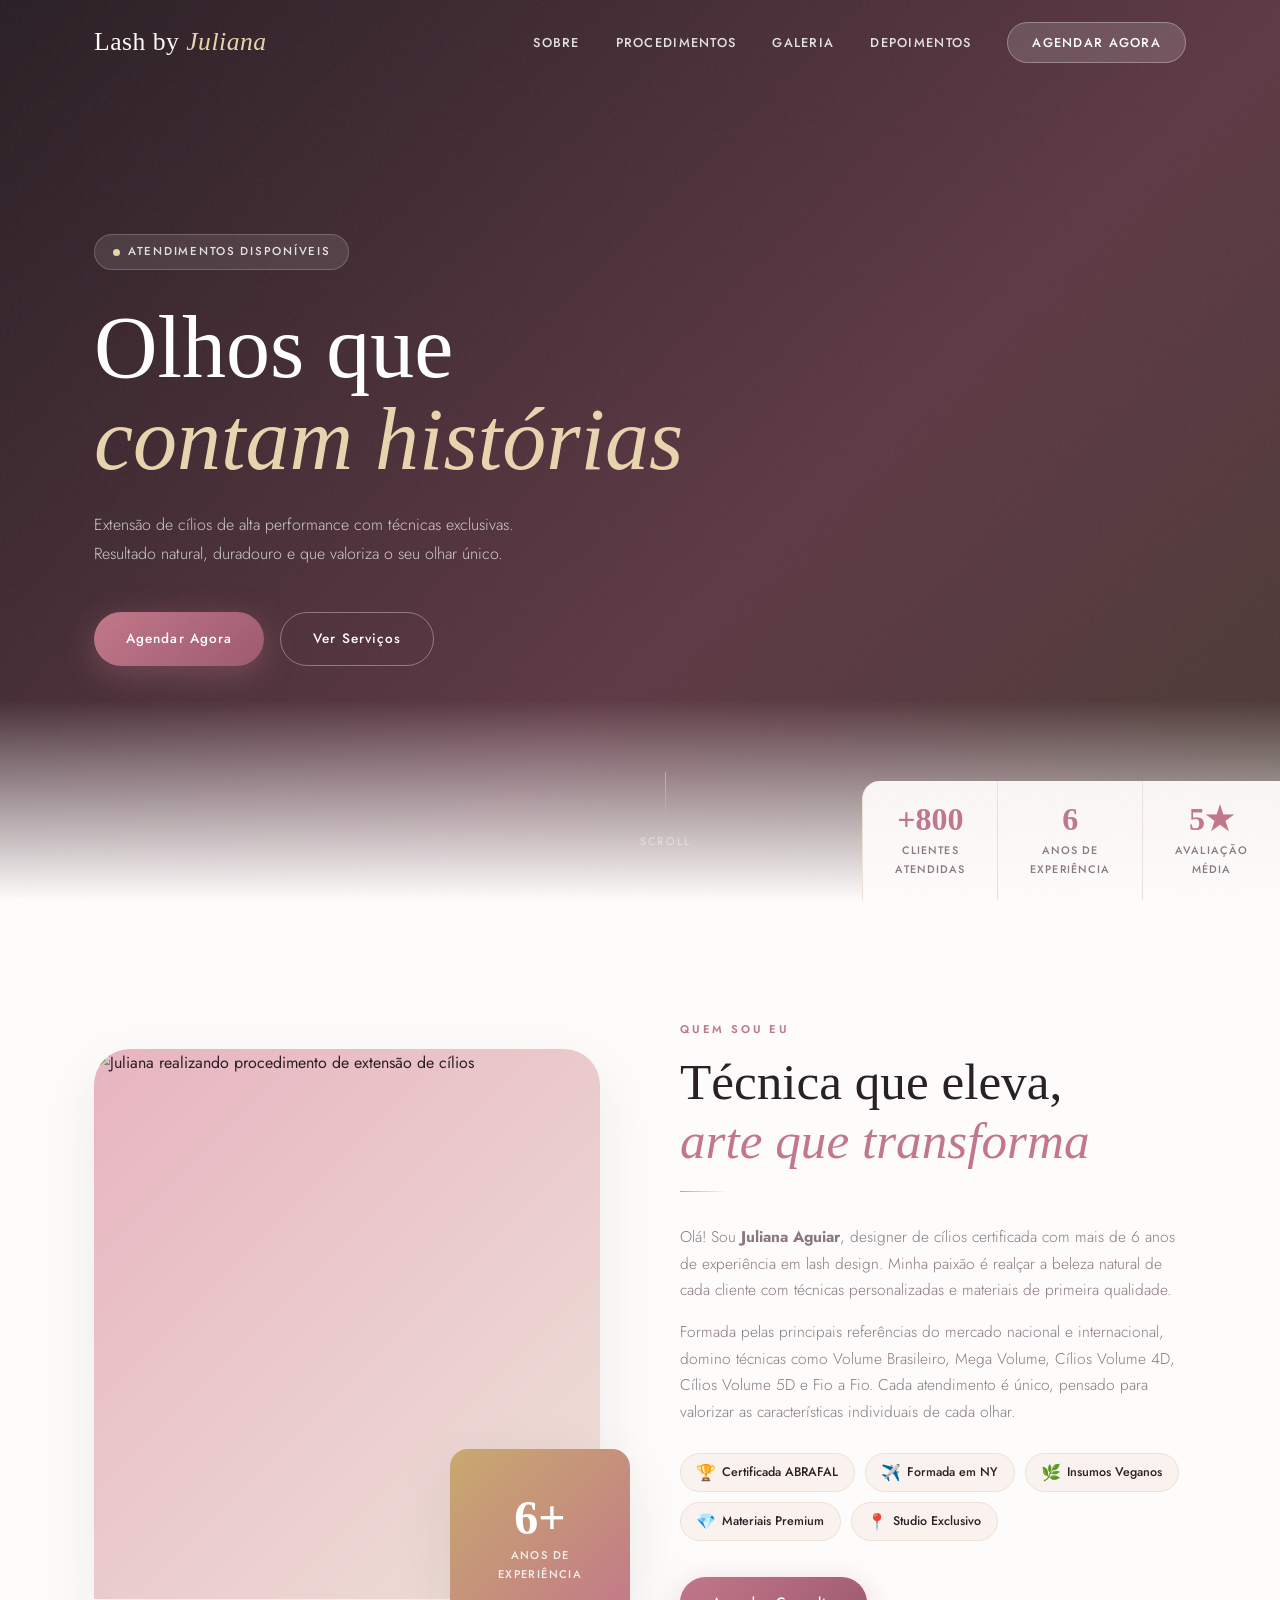
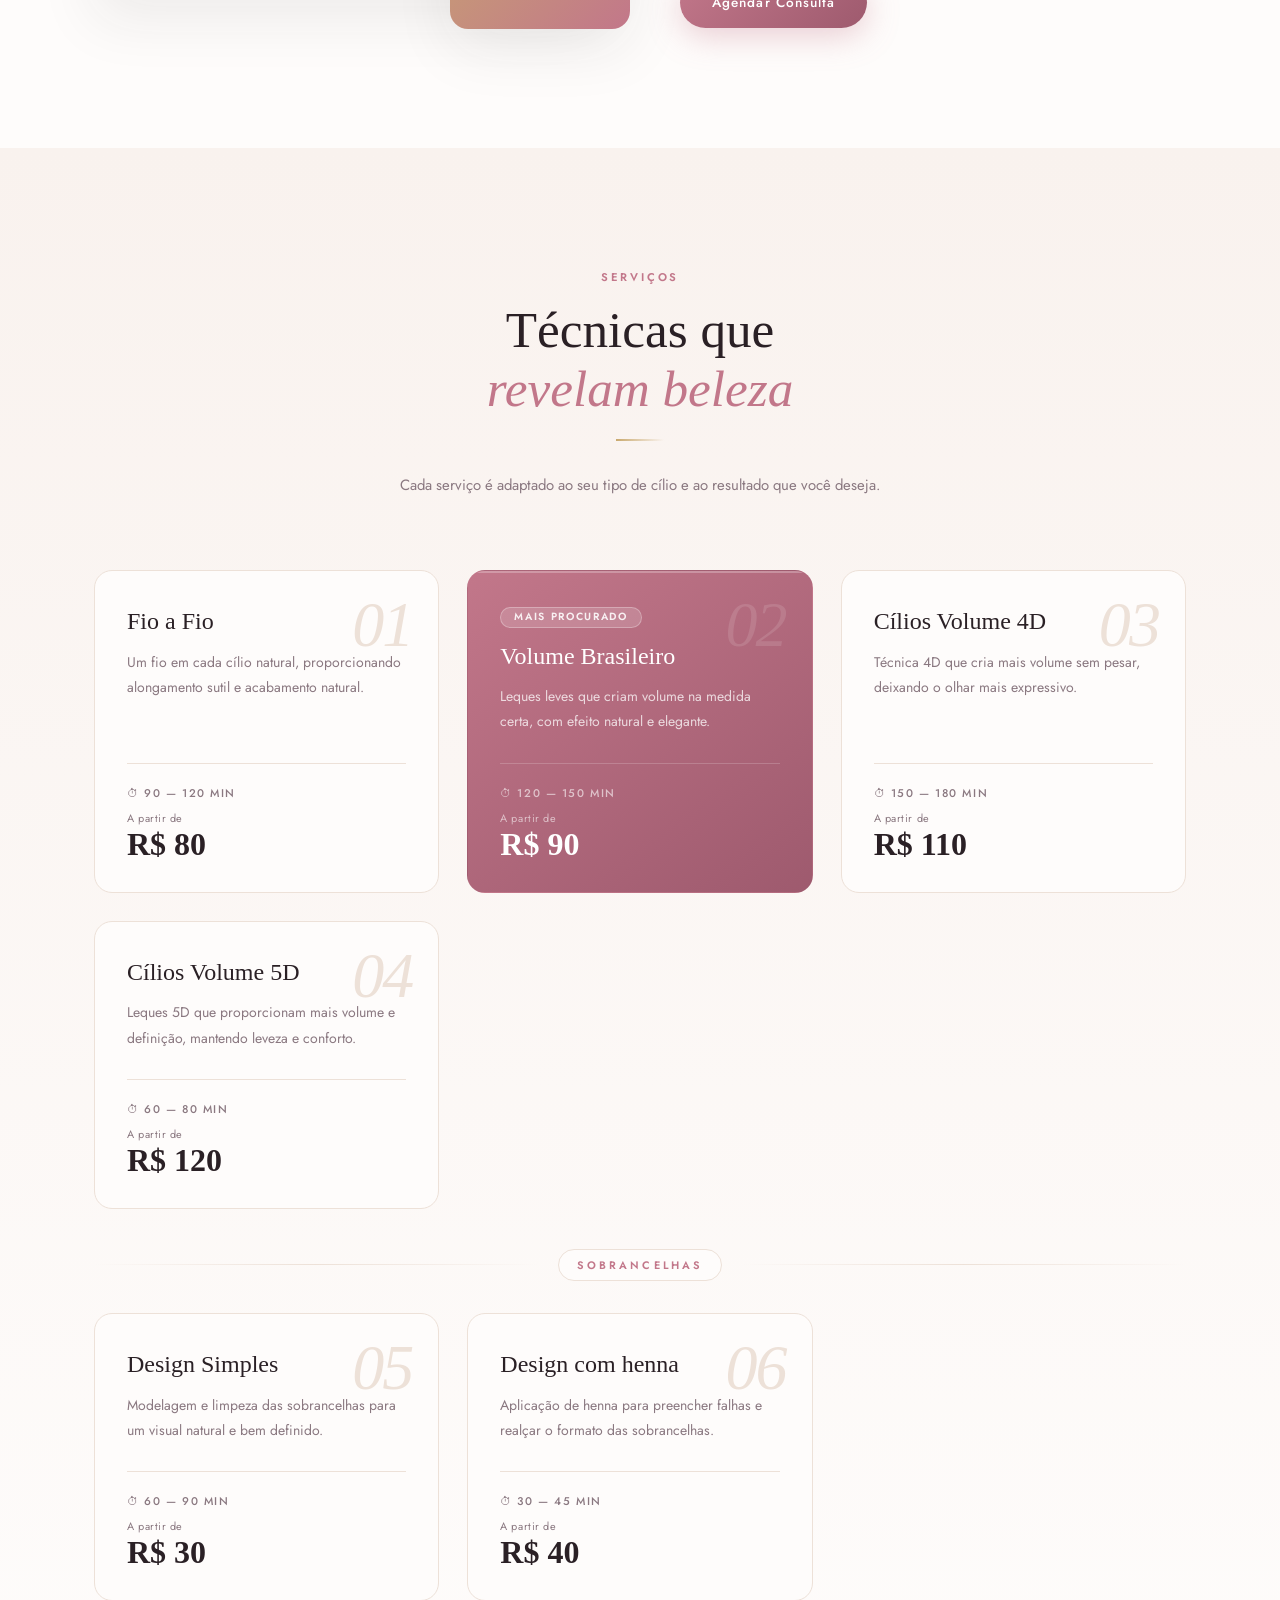
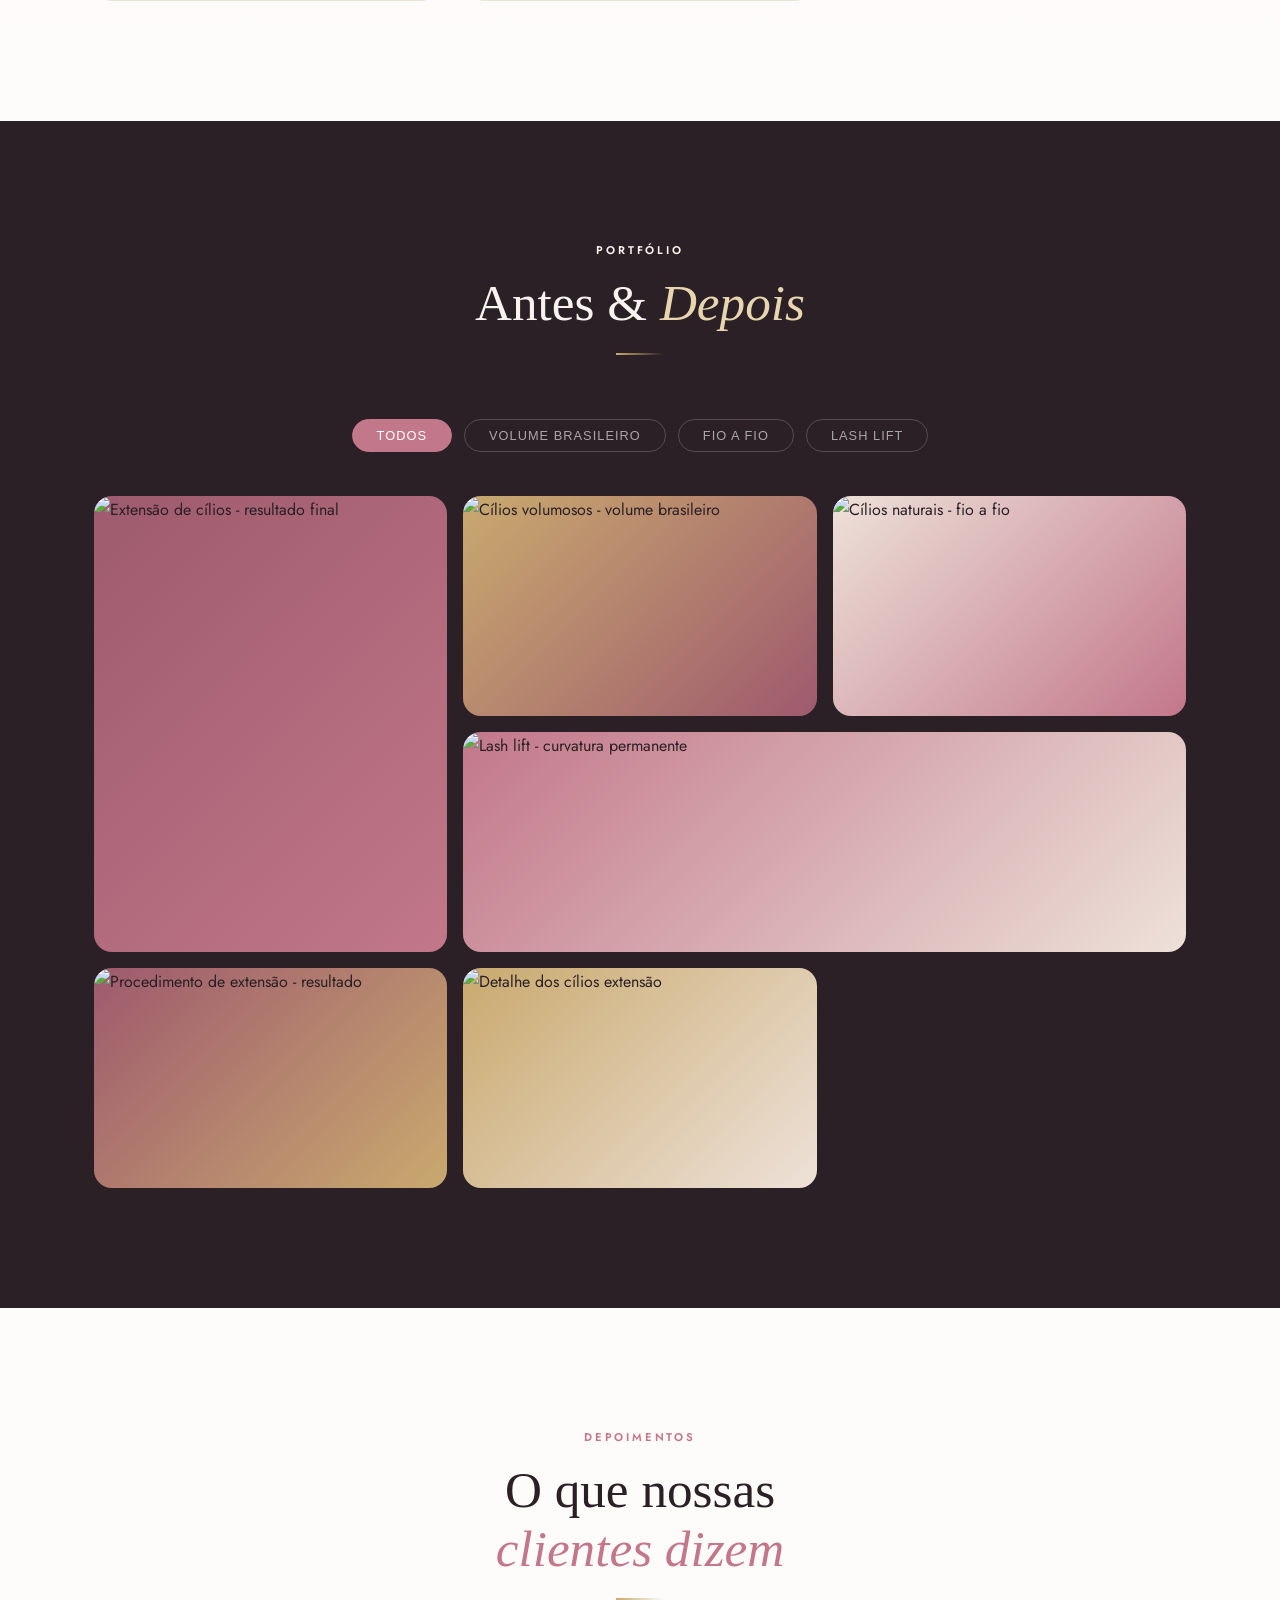
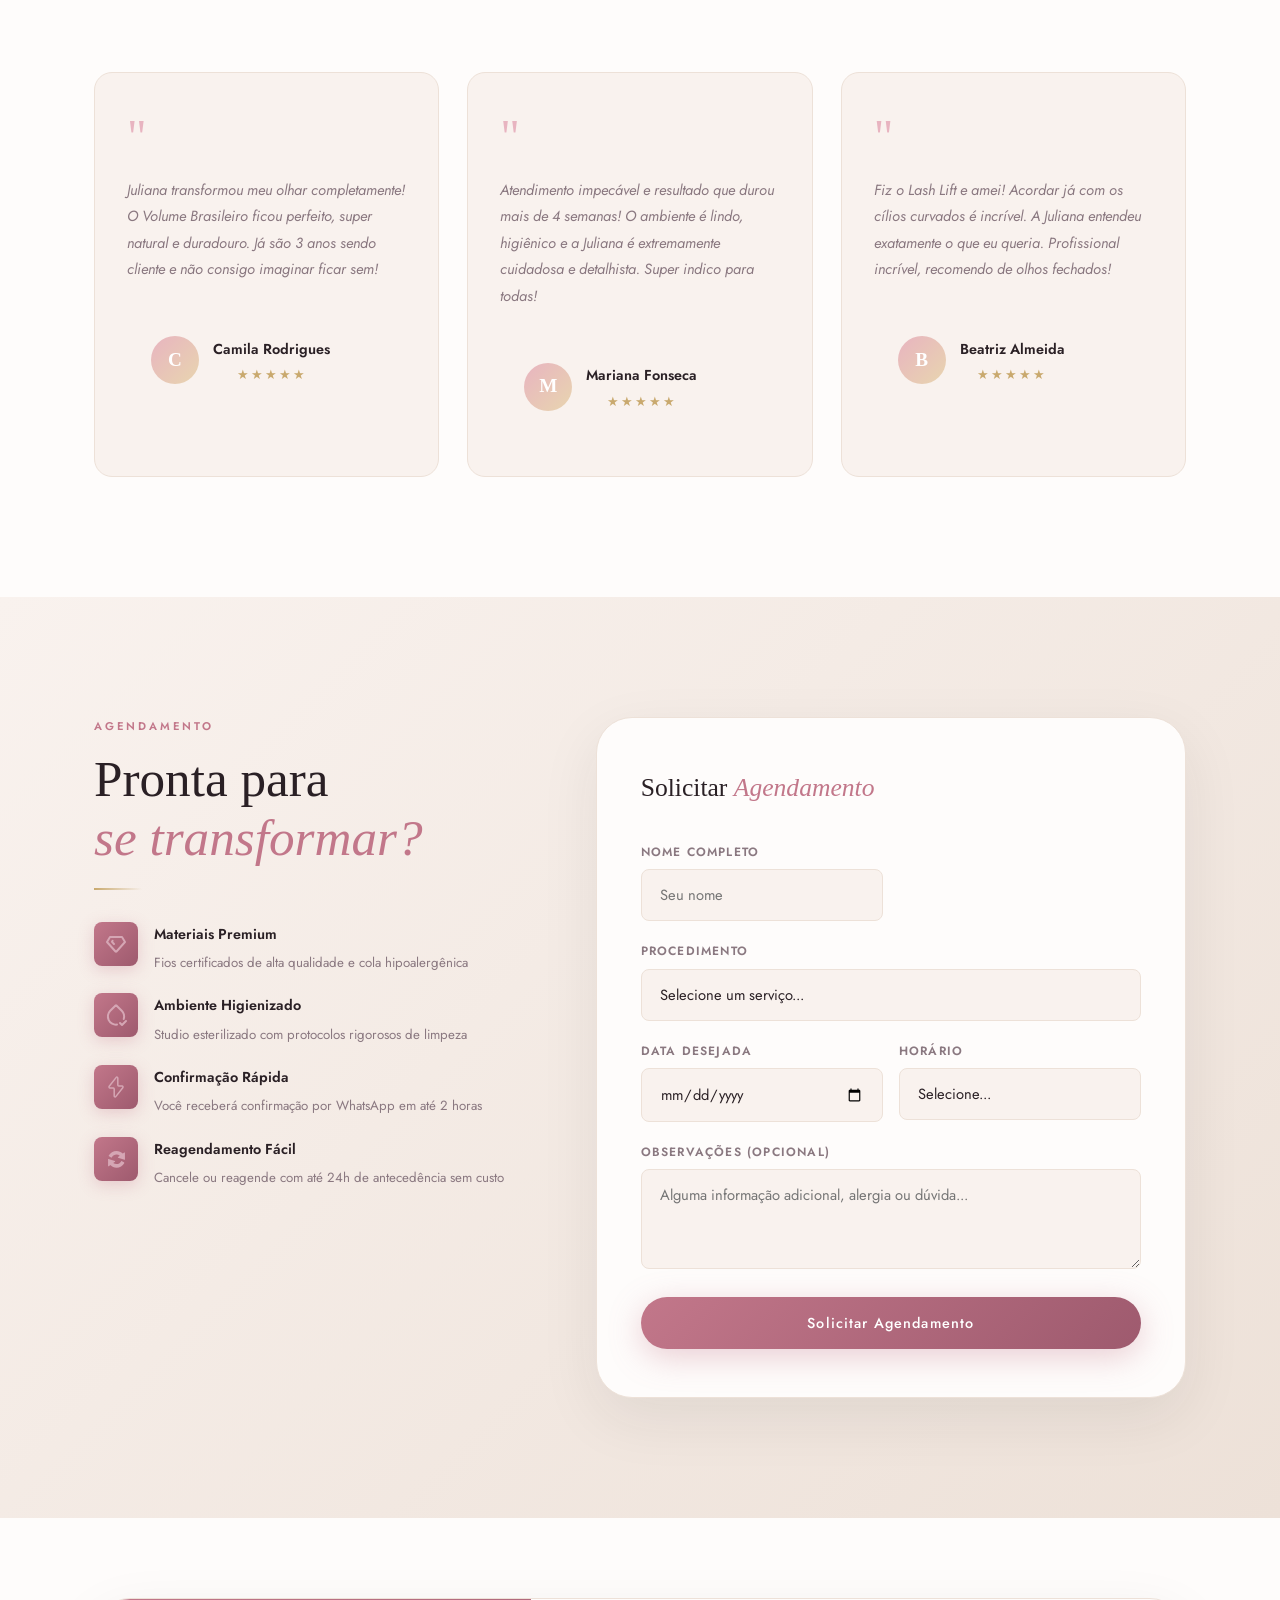
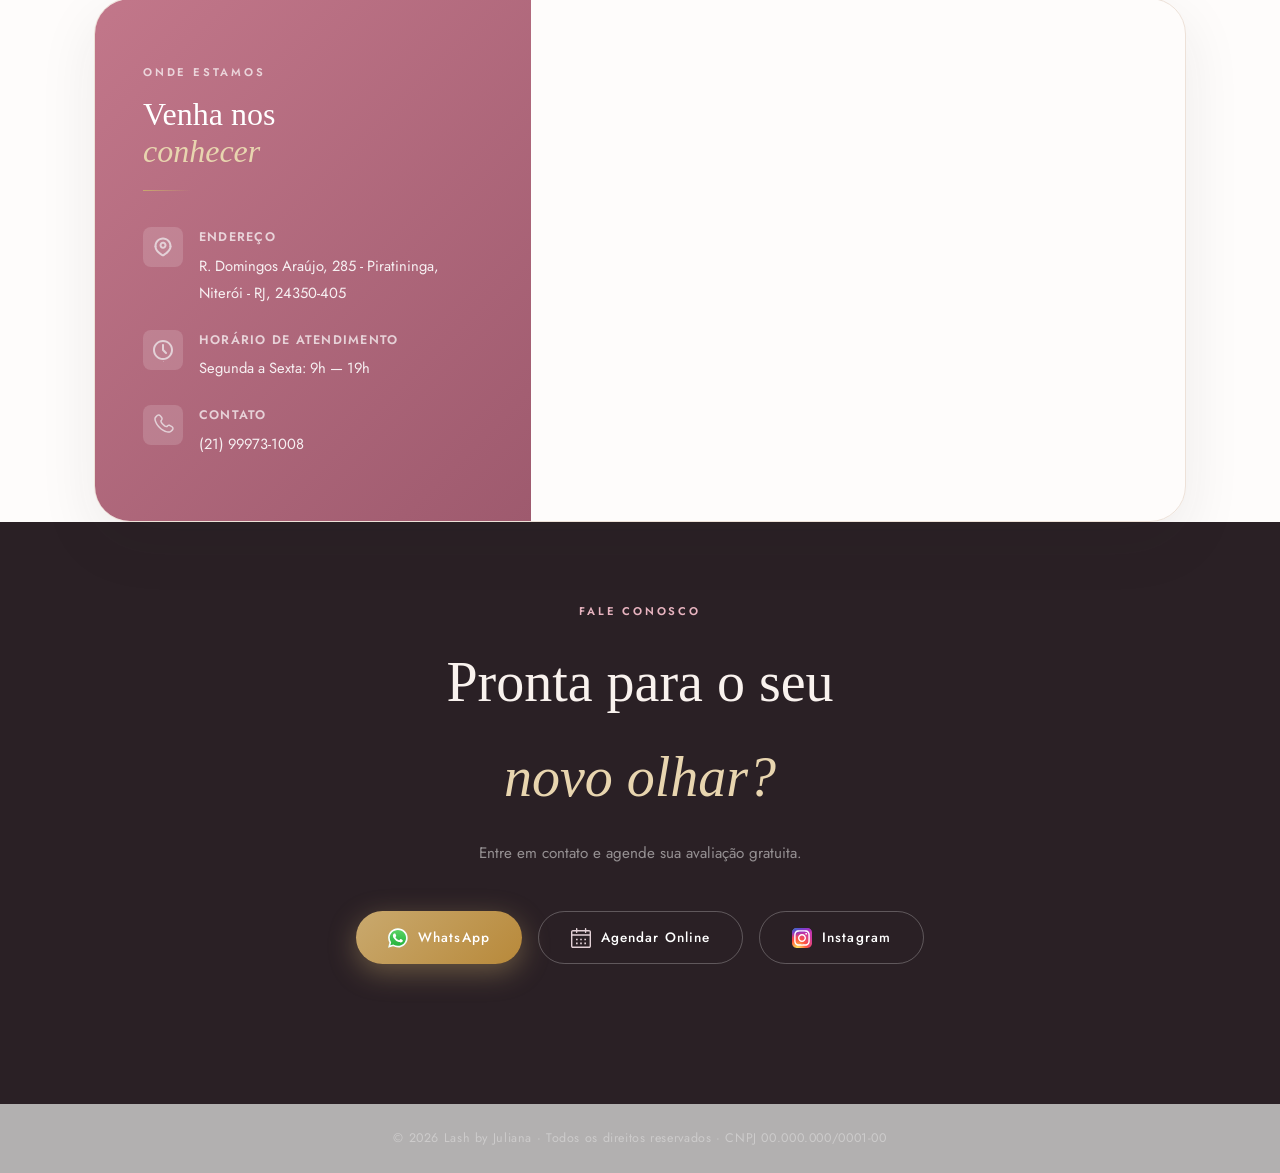
==== lash-site/index.html @ 1258bfd4 "Add files via upload" ====
<!DOCTYPE html>
<html lang="pt-BR">
<head>
  <meta charset="UTF-8" />
  <meta name="viewport" content="width=device-width, initial-scale=1.0" />

  <!-- SEO Básico -->
  <title>Lash by Juliana | Extensão de Cílios Premium em São Paulo</title>
  <meta name="description" content="Especialista em lash design premium. Extensão de cílios com técnicas avançadas, atendimento personalizado e resultados naturais e duradouros. Agende agora." />
  <meta name="keywords" content="extensão de cílios, lash design, lash lift, volume brasileiro, fio a fio, designer de cílios, São Paulo" />
  <meta name="author" content="Lash by Juliana" />

  <!-- Open Graph -->
  <meta property="og:title" content="Lash by Juliana | Extensão de Cílios Premium" />
  <meta property="og:description" content="Desperte o melhor dos seus olhares. Técnicas avançadas, resultado natural e duradouro." />
  <meta property="og:type" content="website" />

  <!-- Favicon emoji -->
  <link rel="icon" href="data:image/svg+xml,<svg xmlns='http://www.w3.org/2000/svg' viewBox='0 0 100 100'><text y='.9em' font-size='90'>✨</text></svg>" />

  <!-- Styles -->
  <link rel="stylesheet" href="styles.css" />
</head>
<body>

  <!-- =========================================================
       NAVIGATION
  ========================================================== -->
  <nav id="navbar" role="navigation" aria-label="Menu principal">
    <div class="container">
      <div class="nav-inner">

        <a href="#hero" class="nav-logo" aria-label="Lash by Juliana - Início">
          Lash by <span>Juliana</span>
        </a>

        <!-- Desktop links -->
        <ul class="nav-links" role="list">
          <li><a href="#sobre">Sobre</a></li>
          <li><a href="#procedimentos">Procedimentos</a></li>
          <li><a href="#galeria">Galeria</a></li>
          <li><a href="#depoimentos">Depoimentos</a></li>
          <li><a href="#agendamento" class="nav-cta">Agendar Agora</a></li>
        </ul>

        <!-- Hamburger -->
        <button class="nav-hamburger" aria-label="Abrir menu" aria-expanded="false" id="hamburger">
          <span></span>
          <span></span>
          <span></span>
        </button>

      </div>
    </div>
  </nav>

  <!-- Mobile menu overlay -->
  <nav class="nav-mobile" id="navMobile" aria-label="Menu mobile" role="dialog">
    <a href="#sobre" class="mobile-link">Sobre</a>
    <a href="#procedimentos" class="mobile-link">Procedimentos</a>
    <a href="#galeria" class="mobile-link">Galeria</a>
    <a href="#depoimentos" class="mobile-link">Depoimentos</a>
    <a href="#agendamento" class="mobile-link">Agendar</a>
    <a href="#contato" class="mobile-link">Contato</a>
  </nav>

  <!-- =========================================================
       HERO
  ========================================================== -->
  <section id="hero" role="banner">
    <div class="hero-bg" aria-hidden="true"></div>

    <div class="container" style="width:100%">
      <div class="hero-content">

        <div class="hero-badge">
          <span class="hero-badge-dot" aria-hidden="true"></span>
          <span>Atendimentos disponíveis</span>
        </div>

        <h1 class="hero-title">
          Olhos que
          <em>contam histórias</em>
        </h1>

        <p class="hero-sub">
          Extensão de cílios de alta performance com técnicas exclusivas.
          Resultado natural, duradouro e que valoriza o seu olhar único.
        </p>

        <div class="hero-actions">
          <a href="#agendamento" class="btn btn-primary">
             Agendar Agora
          </a>
          <a href="#procedimentos" class="btn btn-outline" style="color:#fff;border-color:rgba(255,255,255,0.35)">
            Ver Serviços
          </a>
        </div>
      </div>
    </div>

    <!-- Stats -->
    <div class="hero-stats" aria-label="Números da profissional">
      <div class="hero-stat">
        <span class="hero-stat-num">+800</span>
        <span class="hero-stat-label">Clientes<br>Atendidas</span>
      </div>
      <div class="hero-stat">
        <span class="hero-stat-num">6</span>
        <span class="hero-stat-label">Anos de<br>Experiência</span>
      </div>
      <div class="hero-stat">
        <span class="hero-stat-num">5★</span>
        <span class="hero-stat-label">Avaliação<br>Média</span>
      </div>
    </div>

    <!-- Scroll indicator -->
    <div class="hero-scroll" aria-hidden="true">
      <div class="hero-scroll-line"></div>
      <span>Scroll</span>
    </div>
  </section>

  <!-- =========================================================
       SOBRE
  ========================================================== -->
  <section id="sobre" aria-labelledby="sobre-title">
    <div class="container">
      <div class="about-grid">

        <!-- Image -->
        <div class="about-image-wrap reveal-left">
          <img
            class="about-img-main"
            src="https://images.unsplash.com/photo-1616394584738-fc6e612e71b9?auto=format&fit=crop&w=700&q=80"
            alt="Juliana realizando procedimento de extensão de cílios"
            loading="lazy"
            onerror="this.style.background='linear-gradient(135deg,#E8B4C0,#EDE1D8)';this.removeAttribute('src')"
          />
          <div class="about-img-accent" aria-label="6 anos de experiência">
            <span class="num">6+</span>
            <span class="lbl">Anos de<br>Experiência</span>
          </div>
        </div>

        <!-- Text -->
        <div class="about-text reveal-right">
          <span class="section-label">Quem sou eu</span>
          <h2 class="section-title" id="sobre-title">
            Técnica que eleva,<br><em>arte que transforma</em>
          </h2>
          <div class="gold-line"></div>
          <p>
            Olá! Sou <strong>Juliana Aguiar</strong>, designer de cílios certificada com mais de 6 anos
            de experiência em lash design. Minha paixão é realçar a beleza natural de cada cliente
            com técnicas personalizadas e materiais de primeira qualidade.
          </p>
          <p>
            Formada pelas principais referências do mercado nacional e internacional, domino técnicas como
            Volume Brasileiro, Mega Volume, Cílios Volume 4D, Cílios Volume 5D e Fio a Fio. Cada atendimento é único, pensado para
            valorizar as características individuais de cada olhar.
          </p>

          <div class="about-badges">
            <span class="about-badge"><span class="about-badge-icon">🏆</span> Certificada ABRAFAL</span>
            <span class="about-badge"><span class="about-badge-icon">✈️</span> Formada em NY</span>
            <span class="about-badge"><span class="about-badge-icon">🌿</span> Insumos Veganos</span>
            <span class="about-badge"><span class="about-badge-icon">💎</span> Materiais Premium</span>
            <span class="about-badge"><span class="about-badge-icon">📍</span> Studio Exclusivo</span>
          </div>

          <a href="#agendamento" class="btn btn-primary">
            Agendar Consulta
          </a>
        </div>

      </div>
    </div>
  </section>

  <!-- =========================================================
       PROCEDIMENTOS
  ========================================================== -->
  <section id="procedimentos" aria-labelledby="proc-title">
    <div class="container">

      <div class="procedures-header reveal">
        <span class="section-label">Serviços</span>
        <h2 class="section-title" id="proc-title">
          Técnicas que<br><em>revelam beleza</em>
        </h2>
        <div class="gold-line center"></div>
        <p style="color:var(--muted);font-size:.93rem">
          Cada serviço é adaptado ao seu tipo de cílio e ao resultado que você deseja.
        </p>
      </div>

      <div class="procedures-grid">

        <!-- Card 1 -->
        <article class="proc-card reveal delay-1">
          <span class="proc-icon">🪄</span>
          <h3 class="proc-name">Fio a Fio</h3>
          <p class="proc-desc">
            Um fio em cada cílio natural, proporcionando alongamento sutil e acabamento natural.
          </p>
          <span class="proc-duration">⏱ 90 — 120 min</span>
          <span class="proc-price"><small>A partir de</small> R$ 80</span>
        </article>

        <!-- Card 2 — Destaque -->
        <article class="proc-card featured reveal delay-2">
          <span class="proc-icon">🌟</span>
          <h3 class="proc-name">Volume Brasileiro</h3>
          <p class="proc-desc">
            Leques leves que criam volume na medida certa, com efeito natural e elegante.
          </p>
          <span class="proc-duration">⏱ 120 — 150 min</span>
          <span class="proc-price"><small>A partir de</small> R$ 90</span>
        </article>

        <!-- Card 3 -->
        <article class="proc-card reveal delay-3">
          <span class="proc-icon">✨</span>
          <h3 class="proc-name">Cílios Volume 4D</h3>
          <p class="proc-desc">
            Técnica 4D que cria mais volume sem pesar, deixando o olhar mais expressivo.
          </p>
          <span class="proc-duration">⏱ 150 — 180 min</span>
          <span class="proc-price"><small>A partir de</small> R$ 110</span>
        </article>

        <!-- Card 4 -->
        <article class="proc-card reveal delay-2">
          <span class="proc-icon">🌿</span>
          <h3 class="proc-name">Cílios Volume 5D</h3>
          <p class="proc-desc">
            Leques 5D que proporcionam mais volume e definição, mantendo leveza e conforto.
          </p>
          <span class="proc-duration">⏱ 60 — 80 min</span>
          <span class="proc-price"><small>A partir de</small> R$ 120</span>
        </article>

                <!-- ── Divisor: Sobrancelhas ── -->
        <div class="proc-separator" aria-hidden="true">
          <div class="proc-separator-line"></div>
          <span class="proc-separator-label">Sobrancelhas</span>
          <div class="proc-separator-line"></div>
        </div>

        <!-- Card 5 -->
        <article class="proc-card reveal delay-3">
          <span class="proc-icon">🔄</span>
          <h3 class="proc-name">Design Simples</h3>
          <p class="proc-desc">
            Modelagem e limpeza das sobrancelhas para um visual natural e bem definido.
          </p>
          <span class="proc-duration">⏱ 60 — 90 min</span>
          <span class="proc-price"><small>A partir de</small> R$ 30</span>
        </article>

        <!-- Card 6 -->
        <article class="proc-card reveal delay-4">
          <span class="proc-icon">🖤</span>
          <h3 class="proc-name">Design com henna</h3>
          <p class="proc-desc">
            Aplicação de henna para preencher falhas e realçar o formato das sobrancelhas.
          </p>
          <span class="proc-duration">⏱ 30 — 45 min</span>
          <span class="proc-price"><small>A partir de</small> R$ 40</span>
        </article>

      </div>
    </div>
  </section>

  <!-- =========================================================
       GALERIA
  ========================================================== -->
  <section id="galeria" aria-labelledby="gallery-title">
    <div class="container">

      <div class="gallery-header reveal">
        <span class="section-label">Portfólio</span>
        <h2 class="section-title" id="gallery-title">
          Antes &amp; <em>Depois</em>
        </h2>
        <div class="gold-line center"></div>
      </div>

      <div class="gallery-tabs reveal" role="tablist">
        <button class="gallery-tab active" role="tab" aria-selected="true" data-filter="todos">Todos</button>
        <button class="gallery-tab" role="tab" aria-selected="false" data-filter="volume">Volume Brasileiro</button>
        <button class="gallery-tab" role="tab" aria-selected="false" data-filter="fiof">Fio a Fio</button>
        <button class="gallery-tab" role="tab" aria-selected="false" data-filter="lift">Lash Lift</button>
      </div>

      <div class="gallery-grid" id="galleryGrid">

        <div class="gallery-item reveal">
          <img
            class="gallery-img"
            src="https://images.unsplash.com/photo-1620916566398-39f1143ab7be?auto=format&fit=crop&w=600&q=80"
            alt="Extensão de cílios - resultado final"
            loading="lazy"
            onerror="this.style.background='linear-gradient(135deg,#9E5A6E,#C2778A)';this.removeAttribute('src')"
          />
          <div class="gallery-overlay">
            <span class="gallery-overlay-text">Volume Brasileiro — Resultado Dramático</span>
          </div>
        </div>

        <div class="gallery-item reveal delay-1">
          <img
            class="gallery-img"
            src="https://images.unsplash.com/photo-1571019613454-1cb2f99b2d8b?auto=format&fit=crop&w=600&q=80"
            alt="Cílios volumosos - volume brasileiro"
            loading="lazy"
            onerror="this.style.background='linear-gradient(135deg,#C9A96E,#9E5A6E)';this.removeAttribute('src')"
          />
          <div class="gallery-overlay">
            <span class="gallery-overlay-text">Mega Volume — Olhar Impactante</span>
          </div>
        </div>

        <div class="gallery-item reveal delay-2">
          <img
            class="gallery-img"
            src="https://images.unsplash.com/photo-1516975080664-ed2fc6a32937?auto=format&fit=crop&w=600&q=80"
            alt="Cílios naturais - fio a fio"
            loading="lazy"
            onerror="this.style.background='linear-gradient(135deg,#EDE1D8,#C2778A)';this.removeAttribute('src')"
          />
          <div class="gallery-overlay">
            <span class="gallery-overlay-text">Fio a Fio — Natural & Elegante</span>
          </div>
        </div>

        <div class="gallery-item reveal delay-1">
          <img
            class="gallery-img"
            src="https://images.unsplash.com/photo-1487412720507-e7ab37603c6f?auto=format&fit=crop&w=600&q=80"
            alt="Lash lift - curvatura permanente"
            loading="lazy"
            onerror="this.style.background='linear-gradient(135deg,#C2778A,#EDE1D8)';this.removeAttribute('src')"
          />
          <div class="gallery-overlay">
            <span class="gallery-overlay-text">Lash Lift — Curvatura Perfeita</span>
          </div>
        </div>

        <div class="gallery-item reveal delay-2">
          <img
            class="gallery-img"
            src="https://images.unsplash.com/photo-1522337660859-02fbefca4702?auto=format&fit=crop&w=600&q=80"
            alt="Procedimento de extensão - resultado"
            loading="lazy"
            onerror="this.style.background='linear-gradient(135deg,#9E5A6E,#C9A96E)';this.removeAttribute('src')"
          />
          <div class="gallery-overlay">
            <span class="gallery-overlay-text">Volume Brasileiro — Clássico</span>
          </div>
        </div>

        <div class="gallery-item reveal delay-3">
          <img
            class="gallery-img"
            src="https://images.unsplash.com/photo-1596462502278-27bfdc403348?auto=format&fit=crop&w=600&q=80"
            alt="Detalhe dos cílios extensão"
            loading="lazy"
            onerror="this.style.background='linear-gradient(135deg,#C9A96E,#EDE1D8)';this.removeAttribute('src')"
          />
          <div class="gallery-overlay">
            <span class="gallery-overlay-text">Fio a Fio — Detalhe Premium</span>
          </div>
        </div>

      </div>
    </div>
  </section>

  <!-- =========================================================
       DEPOIMENTOS
  ========================================================== -->
  <section id="depoimentos" aria-labelledby="dep-title">
    <div class="container">

      <div class="testimonials-header reveal">
        <span class="section-label">Depoimentos</span>
        <h2 class="section-title" id="dep-title">
          O que nossas<br><em>clientes dizem</em>
        </h2>
        <div class="gold-line center"></div>
      </div>

      <div class="testimonials-track">

        <article class="testi-card reveal delay-1">
          <div class="testi-quote" aria-hidden="true">"</div>
          <p class="testi-text">
            Juliana transformou meu olhar completamente! O Volume Brasileiro ficou perfeito,
            super natural e duradouro. Já são 3 anos sendo cliente e não consigo imaginar
            ficar sem!
          </p>
          <footer class="testi-footer">
            <div class="testi-avatar" aria-label="Avatar de Camila">C</div>
            <div>
              <strong class="testi-name">Camila Rodrigues</strong>
              <div class="testi-stars" aria-label="5 estrelas">★★★★★</div>
            </div>
          </footer>
        </article>

        <article class="testi-card reveal delay-2">
          <div class="testi-quote" aria-hidden="true">"</div>
          <p class="testi-text">
            Atendimento impecável e resultado que durou mais de 4 semanas! O ambiente
            é lindo, higiênico e a Juliana é extremamente cuidadosa e detalhista.
            Super indico para todas!
          </p>
          <footer class="testi-footer">
            <div class="testi-avatar" aria-label="Avatar de Mariana">M</div>
            <div>
              <strong class="testi-name">Mariana Fonseca</strong>
              <div class="testi-stars" aria-label="5 estrelas">★★★★★</div>
            </div>
          </footer>
        </article>

        <article class="testi-card reveal delay-3">
          <div class="testi-quote" aria-hidden="true">"</div>
          <p class="testi-text">
            Fiz o Lash Lift e amei! Acordar já com os cílios curvados é incrível.
            A Juliana entendeu exatamente o que eu queria. Profissional incrível,
            recomendo de olhos fechados!
          </p>
          <footer class="testi-footer">
            <div class="testi-avatar" aria-label="Avatar de Beatriz">B</div>
            <div>
              <strong class="testi-name">Beatriz Almeida</strong>
              <div class="testi-stars" aria-label="5 estrelas">★★★★★</div>
            </div>
          </footer>
        </article>

      </div>
    </div>
  </section>

  <!-- =========================================================
       AGENDAMENTO
  ========================================================== -->
  <section id="agendamento" aria-labelledby="form-title">
    <div class="container">
      <div class="booking-grid">

        <!-- Info -->
        <div class="booking-info reveal-left">
          <span class="section-label">Agendamento</span>
          <h2 class="section-title">
            Pronta para<br><em>se transformar?</em>
          </h2>
          <div class="gold-line"></div>

          <div class="booking-perks">
            <div class="booking-perk">
            <div class="perk-icon" aria-hidden="true">
              <img src="assets/diamond.svg" alt="Ícone diamante">
            </div>
              <div class="perk-body">
                <strong>Materiais Premium</strong>
                <span>Fios certificados de alta qualidade e cola hipoalergênica</span>
              </div>
            </div>
            <div class="booking-perk">
              <div class="perk-icon" aria-hidden="true">
                <img src="assets/clean.svg" alt="">
              </div>
              <div class="perk-body">
                <strong>Ambiente Higienizado</strong>
                <span>Studio esterilizado com protocolos rigorosos de limpeza</span>
              </div>
            </div>
            <div class="booking-perk">              
              <div class="perk-icon" aria-hidden="true">
                <img src="assets/flash1.svg" alt="">
              </div>
              <div class="perk-body">
                <strong>Confirmação Rápida</strong>
                <span>Você receberá confirmação por WhatsApp em até 2 horas</span>
              </div>
            </div>
            <div class="booking-perk">
              <div class="perk-icon" aria-hidden="true">
                <img src="assets/loop.svg" alt="">
              </div>
              <div class="perk-body">
                <strong>Reagendamento Fácil</strong>
                <span>Cancele ou reagende com até 24h de antecedência sem custo</span>
              </div>
            </div>
          </div>
        </div>

        <!-- Form -->
        <div class="booking-form-wrap reveal-right">

          <div class="form-content">
            <h3 class="form-title">Solicitar <em>Agendamento</em></h3>

            <form id="bookingForm" novalidate aria-label="Formulário de agendamento">

              <div class="form-row">
                <div class="form-group">
                  <label for="name">Nome Completo</label>
                  <input type="text" id="name" name="name" placeholder="Seu nome" autocomplete="name" />
                  <span class="field-error" id="name-error">Por favor, insira seu nome.</span>
                </div>
              </div>

              <div class="form-group">
                <label for="service">Procedimento</label>
                <select id="service" name="service">
                  <option value="">Selecione um serviço...</option>
                  <optgroup label="— Cílios">
                    <option value="fio-a-fio">Fio a Fio — a partir de R$ 80</option>
                    <option value="volume-brasileiro">Volume Brasileiro — a partir de R$ 90</option>
                    <option value="cilios-volume-4d">Cílios Volume 4D — a partir de R$ 110</option>
                    <option value="cilios-volume-5d">Cílios Volume 5D — a partir de R$ 120</option>
                  </optgroup>
                  <optgroup label="— Sobrancelhas">
                    <option value="design-simples">Design Simples — a partir de R$ 30</option>
                    <option value="design-com-henna">Design com henna — a partir de R$ 40</option>
                  </optgroup>
                </select>
                <span class="field-error" id="service-error">Selecione um procedimento.</span>
              </div>

              <div class="form-row">
                <div class="form-group">
                  <label for="date">Data Desejada</label>
                  <input type="date" id="date" name="date" />
                  <span class="field-error" id="date-error">Selecione uma data válida.</span>
                </div>
                <div class="form-group">
                  <label for="time">Horário</label>
                  <select id="time" name="time">
                    <option value="">Selecione...</option>
                    <option value="09:00">09:00</option>
                    <option value="10:00">10:00</option>
                    <option value="11:00">11:00</option>
                    <option value="13:00">13:00</option>
                    <option value="14:00">14:00</option>
                    <option value="15:00">15:00</option>
                    <option value="16:00">16:00</option>
                    <option value="17:00">17:00</option>
                    <option value="18:00">18:00</option>
                    <option value="19:00">19:00</option>
                  </select>
                  <span class="field-error" id="time-error">Selecione um horário.</span>
                </div>
              </div>

              <div class="form-group">
                <label for="notes">Observações (opcional)</label>
                <textarea id="notes" name="notes" placeholder="Alguma informação adicional, alergia ou dúvida..."></textarea>
              </div>

              <button type="submit" class="btn btn-primary form-submit">
                Solicitar Agendamento
              </button>

            </form>
          </div>

          <!-- Success message (hidden by default) -->
          <div class="form-success" id="formSuccess" aria-live="polite">
            <span class="success-icon">🎉</span>
            <h3 class="success-title">Solicitação Enviada!</h3>
            <p class="success-sub">
              Recebemos seu agendamento com sucesso.<br>
              Você receberá a confirmação via WhatsApp em até <strong>2 horas</strong>.<br><br>
              Nos vemos em breve! 
            </p>
            <br><br>
            <a href="#" class="btn btn-outline" id="resetForm">Fazer outro agendamento</a>
          </div>

        </div>
      </div>
    </div>
  </section>

  <!-- =========================================================
       LOCALIZAÇÃO
  ========================================================== -->
  <section id="localizacao" aria-labelledby="loc-title">
    <div class="container">
      <div class="location-grid reveal">

        <div class="location-info">
          <span class="section-label">Onde Estamos</span>
          <h2 class="section-title" id="loc-title">
            Venha nos<br><em>conhecer</em>
          </h2>
          <div class="gold-line"></div>

          <div class="location-items">
            <div class="location-item">
              <div class="loc-icon" aria-hidden="true">
                <img src="assets/location.svg" alt="Ícone diamante">
              </div>
              <div class="loc-body">
                <strong>Endereço</strong>
                <span>R. Domingos Araújo, 285 - Piratininga, Niterói - RJ, 24350-405</span>
              </div>
            </div>
            <div class="location-item">
              <div class="loc-icon" aria-hidden="true">
                <img src="assets/clock.svg" alt="Ícone diamante">
              </div>
              <div class="loc-body">
                <strong>Horário de Atendimento</strong>
                <span>Segunda a Sexta: 9h — 19h</span>
              </div>
            </div>
            <div class="location-item">
              <div class="loc-icon" aria-hidden="true">
                <img src="assets/phone.svg" alt="Ícone diamante">
              </div>
              <div class="loc-body">
                <strong>Contato</strong>
                <span>(21) 99973-1008</span>
              </div>
            </div>
          </div>
        </div>

        <!-- Google Maps Embed -->
        <div class="map-wrap">
            <iframe src="https://www.google.com/maps/embed?pb=!1m18!1m12!1m3!1d1950.7342241270107!2d-43.05734397482996!3d-22.9446579977495!2m3!1f0!2f0!3f0!3m2!1i1024!2i768!4f13.1!3m3!1m2!1s0x998661aa08d4c7%3A0x7ba5d34571c7ed80!2sR.%20Domingos%20Ara%C3%BAjo%2C%20285%20-%20Piratininga%2C%20Niter%C3%B3i%20-%20RJ%2C%2024350-405!5e0!3m2!1spt-BR!2sbr!4v1777213009344!5m2!1spt-BR!2sbr" width="600" height="450" style="border:0;" allowfullscreen="" loading="lazy" referrerpolicy="no-referrer-when-downgrade"></iframe> 
        </div>

      </div>
    </div>
  </section>

  <!-- =========================================================
       CONTATO / FOOTER CTA
  ========================================================== -->
  <section id="contato" aria-labelledby="contact-title">
    <div class="container">

      <span class="section-label" style="color:var(--rose-light)">Fale Conosco</span>
      <h2 class="contact-title reveal" id="contact-title">
        Pronta para o seu<br><em>novo olhar?</em>
      </h2>
      <p class="contact-sub reveal delay-1">
        Entre em contato e agende sua avaliação gratuita.
      </p>

      <div class="contact-actions reveal delay-2">
        <a
          href="https://wa.me/5521999731008?text=Olá%20Juliana!%20Gostaria%20de%20agendar%20um%20horário."
          class="btn btn-gold"
          target="_blank"
          rel="noopener noreferrer"
          aria-label="Contatar via WhatsApp"
        >
          <img src="assets/whatsapp.svg" alt="" class="icon">
          WhatsApp
        </a>
        <a href="#agendamento" class="btn btn-outline" style="color:#fff;border-color:rgba(255,255,255,0.25)">
          <img src="assets/date.svg" alt="" class="icon">
          Agendar Online
        </a>
        <a href="https://www.instagram.com/lashjulianaasaguiar?igsh=MThmcDF2MnJudjE4Mw==" 
          class="btn btn-outline" 
          style="color:#fff;border-color:rgba(255,255,255,0.25)" 
          target="_blank" 
          rel="noopener noreferrer">

          <img src="assets/instagram.svg" alt="" class="icon">
          Instagram
        </a>
      </div>
    </div>
  </section>

  <!-- Footer -->
  <footer role="contentinfo">
    <p class="footer-copy">
      © 2026 Lash by Juliana · Todos os direitos reservados · CNPJ 00.000.000/0001-00
    </p>
  </footer>

  <!-- Script -->
  <script src="script.js"></script>
</body>
</html>
---- lash-site/styles.css ----
/* ============================================================
   LASH BY ISABELLE — Styles.css
   Design: Luxury Refined | Soft Femininity + Modern Edge
   Palette: Deep Rose · Cream · Champagne Gold · Warm White
   Fonts: Cormorant Garant (display) + Jost (body)
   ============================================================ */

/* ── Google Fonts ── */
@import url('https://fonts.googleapis.com/css2?family=Cormorant+Garant:ital,wght@0,300;0,400;0,600;1,300;1,400&family=Jost:wght@300;400;500;600&display=swap');

/* ── CSS Variables ── */
:root {
  --rose:       #C2778A;
  --rose-light: #E8B4C0;
  --rose-deep:  #9E5A6E;
  --gold:       #C9A96E;
  --gold-light: #E8D5AF;
  --cream:      #F9F2EE;
  --cream-deep: #EDE1D8;
  --white:      #FEFCFB;
  --charcoal:   #2A2025;
  --muted:      #8A7880;

  --font-display: 'Cormorant Garant', Georgia, serif;
  --font-body:    'Jost', sans-serif;

  --radius-sm:  8px;
  --radius-md:  18px;
  --radius-lg:  36px;
  --transition: 0.4s cubic-bezier(0.25, 0.46, 0.45, 0.94);
  --shadow-soft: 0 8px 40px rgba(194, 119, 138, 0.12);
  --shadow-card: 0 20px 60px rgba(42, 32, 37, 0.08);
}

/* ── Reset & Base ── */
*, *::before, *::after { box-sizing: border-box; margin: 0; padding: 0; }

html {
  scroll-behavior: smooth;
  font-size: 16px;
  overflow-x: hidden; /* fix: elimina a linha branca lateral no mobile */
  max-width: 100%;
}

body {
  font-family: var(--font-body);
  background-color: var(--white);
  color: var(--charcoal);
  overflow-x: hidden;
  max-width: 100%;
  line-height: 1.7;
}

/* Grain overlay for texture */
body::before {
  content: '';
  position: fixed;
  inset: 0;
  background-image: url("data:image/svg+xml,%3Csvg viewBox='0 0 256 256' xmlns='http://www.w3.org/2000/svg'%3E%3Cfilter id='n'%3E%3CfeTurbulence type='fractalNoise' baseFrequency='0.9' numOctaves='4' stitchTiles='stitch'/%3E%3C/filter%3E%3Crect width='100%25' height='100%25' filter='url(%23n)' opacity='1'/%3E%3C/svg%3E");
  opacity: 0.025;
  pointer-events: none;
  z-index: 9999;
}

img { max-width: 100%; display: block; }

a { text-decoration: none; color: inherit; }

ul { list-style: none; }

.container {
  max-width: 1140px;
  margin: 0 auto;
  padding: 0 24px;
}

/* ── Typography Helpers ── */
.section-label {
  font-family: var(--font-body);
  font-size: 0.7rem;
  font-weight: 600;
  letter-spacing: 0.25em;
  text-transform: uppercase;
  color: var(--rose);
  display: block;
  margin-bottom: 14px;
}

.section-title {
  font-family: var(--font-display);
  font-size: clamp(2rem, 5vw, 3.2rem);
  font-weight: 300;
  line-height: 1.15;
  color: var(--charcoal);
}

.section-title em {
  font-style: italic;
  color: var(--rose);
}

/* ── Gold Line Motif ── */
.gold-line {
  width: 48px;
  height: 1.5px;
  background: linear-gradient(90deg, var(--gold), transparent);
  margin: 20px 0 32px;
}

.gold-line.center { margin: 20px auto 32px; }

/* ── Buttons ── */
.btn {
  display: inline-flex;
  align-items: center;
  gap: 10px;
  padding: 14px 32px;
  border-radius: 100px;
  font-family: var(--font-body);
  font-size: 0.85rem;
  font-weight: 500;
  letter-spacing: 0.08em;
  cursor: pointer;
  border: none;
  transition: var(--transition);
  position: relative;
  overflow: hidden;
}

.btn::after {
  content: '';
  position: absolute;
  inset: 0;
  background: rgba(255,255,255,0.15);
  opacity: 0;
  transition: var(--transition);
}

.btn:hover::after { opacity: 1; }

.btn-primary {
  background: linear-gradient(135deg, var(--rose) 0%, var(--rose-deep) 100%);
  color: #fff;
  box-shadow: 0 8px 32px rgba(194,119,138,0.35);
}

.btn-primary:hover {
  transform: translateY(-2px);
  box-shadow: 0 14px 40px rgba(194,119,138,0.45);
}

.btn-outline {
  background: transparent;
  color: var(--rose);
  border: 1.5px solid var(--rose-light);
}

.btn-outline:hover {
  background: var(--rose);
  color: #fff;
  border-color: var(--rose);
  transform: translateY(-2px);
}

.btn-gold {
  background: linear-gradient(135deg, var(--gold) 0%, #B8893A 100%);
  color: #fff;
  box-shadow: 0 8px 28px rgba(201,169,110,0.4);
}

.btn-gold:hover {
  transform: translateY(-2px);
  box-shadow: 0 14px 36px rgba(201,169,110,0.5);
}

/* ── Scroll Reveal Animation ── */
.reveal {
  opacity: 0;
  transform: translateY(30px);
  transition: opacity 0.7s ease, transform 0.7s ease;
}

.reveal.visible {
  opacity: 1;
  transform: translateY(0);
}

.reveal-left {
  opacity: 0;
  transform: translateX(-40px);
  transition: opacity 0.7s ease, transform 0.7s ease;
}

.reveal-left.visible {
  opacity: 1;
  transform: translateX(0);
}

.reveal-right {
  opacity: 0;
  transform: translateX(40px);
  transition: opacity 0.7s ease, transform 0.7s ease;
}

.reveal-right.visible {
  opacity: 1;
  transform: translateX(0);
}

/* ── Stagger delays ── */
.delay-1 { transition-delay: 0.1s; }
.delay-2 { transition-delay: 0.2s; }
.delay-3 { transition-delay: 0.3s; }
.delay-4 { transition-delay: 0.4s; }
.delay-5 { transition-delay: 0.5s; }

/* ============================================================
   NAVIGATION
   ============================================================ */
#navbar {
  position: fixed;
  top: 0;
  left: 0;
  right: 0;
  z-index: 1000;
  padding: 20px 0;
  transition: var(--transition);
}

#navbar.scrolled {
  background: rgba(254, 252, 251, 0.92);
  backdrop-filter: blur(20px);
  -webkit-backdrop-filter: blur(20px);
  padding: 14px 0;
  box-shadow: 0 1px 0 rgba(194,119,138,0.1), 0 8px 32px rgba(42,32,37,0.06);
}

.nav-inner {
  display: flex;
  align-items: center;
  justify-content: space-between;
}

.nav-logo {
  font-family: var(--font-display);
  font-size: 1.6rem;
  font-weight: 400;
  color: var(--white);
  letter-spacing: 0.02em;
  transition: color var(--transition);
}

.nav-logo span {
  color: var(--gold-light);
  font-style: italic;
}

#navbar.scrolled .nav-logo { color: var(--charcoal); }
#navbar.scrolled .nav-logo span { color: var(--gold); }

.nav-links {
  display: flex;
  gap: 36px;
  align-items: center;
}

.nav-links a {
  font-size: 0.8rem;
  font-weight: 500;
  letter-spacing: 0.1em;
  text-transform: uppercase;
  color: rgba(255,255,255,0.85);
  transition: color var(--transition);
  position: relative;
}

.nav-links a::after {
  content: '';
  position: absolute;
  bottom: -4px;
  left: 0;
  width: 0;
  height: 1px;
  background: var(--gold-light);
  transition: width var(--transition);
}

.nav-links a:hover::after { width: 100%; }
.nav-links a:hover { color: #fff; }

#navbar.scrolled .nav-links a { color: var(--muted); }
#navbar.scrolled .nav-links a:hover { color: var(--rose); }
#navbar.scrolled .nav-links a::after { background: var(--rose); }

.nav-cta {
  background: rgba(255,255,255,0.15);
  backdrop-filter: blur(10px);
  color: #fff !important;
  border: 1px solid rgba(255,255,255,0.3);
  border-radius: 100px;
  padding: 10px 24px;
  transition: var(--transition) !important;
  white-space: nowrap; /* fix: impede o botão de quebrar linha */
}

.nav-cta::after { display: none; }

.nav-cta:hover {
  background: #fff !important;
  color: var(--rose) !important;
}

#navbar.scrolled .nav-cta {
  background: var(--rose);
  color: #fff !important;
  border-color: var(--rose);
}

#navbar.scrolled .nav-cta:hover {
  background: var(--rose-deep) !important;
  color: #fff !important;
}

/* Mobile hamburger */
.nav-hamburger {
  display: none;
  flex-direction: column;
  gap: 5px;
  cursor: pointer;
  padding: 6px;
  background: none;
  border: none;
}

.nav-hamburger span {
  display: block;
  width: 24px;
  height: 1.5px;
  background: #fff;
  transition: var(--transition);
  transform-origin: center;
}

#navbar.scrolled .nav-hamburger span { background: var(--charcoal); }

.nav-hamburger.open span:nth-child(1) { transform: translateY(6.5px) rotate(45deg); }
.nav-hamburger.open span:nth-child(2) { opacity: 0; }
.nav-hamburger.open span:nth-child(3) { transform: translateY(-6.5px) rotate(-45deg); }

/* Mobile nav */
.nav-mobile {
  display: none;
  position: fixed;
  top: 0;
  left: 0;
  right: 0;
  bottom: 0;
  background: rgba(42, 32, 37, 0.97);
  backdrop-filter: blur(20px);
  z-index: 999;
  flex-direction: column;
  align-items: center;
  justify-content: center;
  gap: 36px;
}

.nav-mobile.open { display: flex; }

.nav-mobile a {
  font-family: var(--font-display);
  font-size: 2.2rem;
  font-weight: 300;
  color: var(--cream);
  font-style: italic;
  transition: color var(--transition);
}

.nav-mobile a:hover { color: var(--rose-light); }

/* ============================================================
   HERO
   ============================================================ */
#hero {
  min-height: 100vh;
  position: relative;
  display: flex;
  align-items: center;
  overflow: hidden;
  background: var(--charcoal);
}

/* Hero background image via CSS (uses placeholder gradient as fallback) */
.hero-bg {
  position: absolute;
  inset: 0;
  background:
    linear-gradient(
      135deg,
      rgba(42, 32, 37, 0.82) 0%,
      rgba(158, 90, 110, 0.45) 60%,
      rgba(201, 169, 110, 0.2) 100%
    ),
    url('https://images.unsplash.com/photo-1583001308000-f8a2cc3b8016?auto=format&fit=crop&w=1600&q=80') center/cover no-repeat;
}

.hero-bg::after {
  content: '';
  position: absolute;
  bottom: 0;
  left: 0;
  right: 0;
  height: 200px;
  background: linear-gradient(to top, var(--white) 0%, transparent 100%);
}

.hero-content {
  position: relative;
  z-index: 2;
  max-width: 680px;
}

.hero-badge {
  display: inline-flex;
  align-items: center;
  gap: 8px;
  background: rgba(255,255,255,0.1);
  backdrop-filter: blur(10px);
  border: 1px solid rgba(255,255,255,0.2);
  border-radius: 100px;
  padding: 7px 18px;
  margin-bottom: 32px;
  opacity: 0;
  animation: fadeInDown 0.8s ease 0.3s forwards;
}

.hero-badge-dot {
  width: 7px;
  height: 7px;
  border-radius: 50%;
  background: var(--gold-light);
  animation: pulse 2s ease-in-out infinite;
}

@keyframes pulse {
  0%, 100% { opacity: 1; transform: scale(1); }
  50% { opacity: 0.6; transform: scale(0.8); }
}

.hero-badge span {
  font-size: 0.72rem;
  font-weight: 500;
  letter-spacing: 0.15em;
  text-transform: uppercase;
  color: rgba(255,255,255,0.85);
}

.hero-title {
  font-family: var(--font-display);
  font-size: clamp(3rem, 8vw, 5.5rem);
  font-weight: 300;
  line-height: 1.05;
  color: #fff;
  margin-bottom: 24px;
  opacity: 0;
  animation: fadeInUp 0.9s ease 0.5s forwards;
}

.hero-title em {
  font-style: italic;
  color: var(--gold-light);
  display: block;
}

.hero-sub {
  font-size: 1rem;
  font-weight: 300;
  color: rgba(255,255,255,0.75);
  max-width: 440px;
  margin-bottom: 44px;
  line-height: 1.8;
  opacity: 0;
  animation: fadeInUp 0.9s ease 0.7s forwards;
}

.hero-actions {
  display: flex;
  gap: 16px;
  flex-wrap: wrap;
  opacity: 0;
  animation: fadeInUp 0.9s ease 0.9s forwards;
}

.hero-scroll {
  position: absolute;
  bottom: 50px;
  left: 50%;
  transform: translateX(-50%);
  z-index: 2;
  display: flex;
  flex-direction: column;
  align-items: center;
  gap: 10px;
  color: rgba(255,255,255,0.5);
  font-size: 0.68rem;
  letter-spacing: 0.2em;
  text-transform: uppercase;
  opacity: 0;
  animation: fadeInUp 1s ease 1.2s forwards;
}

.hero-scroll-line {
  width: 1px;
  height: 50px;
  background: linear-gradient(to bottom, rgba(255,255,255,0.4), transparent);
  animation: scrollLine 2s ease-in-out infinite;
}

@keyframes scrollLine {
  0%, 100% { transform: scaleY(1); opacity: 0.5; }
  50% { transform: scaleY(0.5); opacity: 1; }
}

/* Hero stats bar */
.hero-stats {
  position: absolute;
  bottom: 0;
  right: 0;
  z-index: 3;
  display: flex;
  gap: 0;
  opacity: 0;
  animation: fadeIn 1s ease 1.1s forwards;
}

.hero-stat {
  background: rgba(254,252,251,0.95);
  backdrop-filter: blur(20px);
  padding: 22px 32px;
  text-align: center;
  border-left: 1px solid var(--cream-deep);
}

.hero-stat:first-child { border-radius: var(--radius-md) 0 0 0; }

.hero-stat-num {
  font-family: var(--font-display);
  font-size: 2rem;
  font-weight: 600;
  color: var(--rose);
  line-height: 1;
  display: block;
}

.hero-stat-label {
  font-size: 0.68rem;
  font-weight: 500;
  letter-spacing: 0.1em;
  text-transform: uppercase;
  color: var(--muted);
  display: block;
  margin-top: 6px;
}

@keyframes fadeInUp {
  from { opacity: 0; transform: translateY(24px); }
  to   { opacity: 1; transform: translateY(0); }
}

@keyframes fadeInDown {
  from { opacity: 0; transform: translateY(-16px); }
  to   { opacity: 1; transform: translateY(0); }
}

@keyframes fadeIn {
  from { opacity: 0; }
  to   { opacity: 1; }
}

/* ============================================================
   ABOUT
   ============================================================ */
#sobre {
  padding: 120px 0;
  background: var(--white);
}

.about-grid {
  display: grid;
  grid-template-columns: 1fr 1fr;
  gap: 80px;
  align-items: center;
}

.about-image-wrap {
  position: relative;
}

.about-img-main {
  width: 100%;
  height: 550px;
  object-fit: cover;
  border-radius: var(--radius-lg) var(--radius-lg) var(--radius-lg) 0;
  box-shadow: var(--shadow-card);
  /* Placeholder gradient when no image: */
  background: linear-gradient(135deg, var(--rose-light), var(--cream-deep));
}

.about-img-accent {
  position: absolute;
  bottom: -30px;
  right: -30px;
  width: 180px;
  height: 180px;
  border-radius: var(--radius-md);
  background: linear-gradient(135deg, var(--gold) 0%, var(--rose) 100%);
  display: flex;
  flex-direction: column;
  align-items: center;
  justify-content: center;
  box-shadow: var(--shadow-card);
  z-index: 2;
}

.about-img-accent .num {
  font-family: var(--font-display);
  font-size: 3rem;
  font-weight: 600;
  color: #fff;
  line-height: 1;
}

.about-img-accent .lbl {
  font-size: 0.7rem;
  font-weight: 500;
  letter-spacing: 0.12em;
  text-transform: uppercase;
  color: rgba(255,255,255,0.85);
  text-align: center;
  margin-top: 4px;
}

.about-text .section-label { color: var(--rose); }

.about-text p {
  color: var(--muted);
  font-weight: 300;
  font-size: 0.97rem;
  margin-bottom: 16px;
}

.about-badges {
  display: flex;
  flex-wrap: wrap;
  gap: 10px;
  margin-top: 28px;
  margin-bottom: 36px;
}

.about-badge {
  display: inline-flex;
  align-items: center;
  gap: 7px;
  padding: 8px 16px;
  border-radius: 100px;
  background: var(--cream);
  border: 1px solid var(--cream-deep);
  font-size: 0.78rem;
  font-weight: 500;
  color: var(--charcoal);
}

.about-badge-icon {
  font-size: 1rem;
  width: 18px;
  height: 18px;
  display: flex;
  align-items: center;
  justify-content: center;
  flex-shrink: 0;
}

.about-badge-icon img {
  width: 100%;
  height: 100%;
  object-fit: contain;
  display: block;
}

/* ============================================================
   PROCEDURES / SERVICES
   ============================================================ */
#procedimentos {
  padding: 120px 0;
  background: linear-gradient(180deg, var(--cream) 0%, var(--white) 100%);
}

.procedures-header {
  text-align: center;
  max-width: 520px;
  margin: 0 auto 72px;
}

/* ── Grid com counter para numeração automática ── */
.procedures-grid {
  display: grid;
  grid-template-columns: repeat(3, 1fr);
  gap: 28px;
  counter-reset: proc-counter;
}

/* ── Card base ── */
.proc-card {
  display: flex;
  flex-direction: column;
  background: var(--white);
  border-radius: var(--radius-md);
  padding: 36px 32px 32px;
  border: 1px solid var(--cream-deep);
  position: relative;
  overflow: hidden;
  transition: var(--transition);
  cursor: default;
  counter-increment: proc-counter;
}

/* Linha superior que desliza no hover */
.proc-card::before {
  content: '';
  position: absolute;
  top: 0; left: 0; right: 0;
  height: 2px;
  background: linear-gradient(90deg, var(--rose), var(--gold));
  transform: scaleX(0);
  transform-origin: left;
  transition: transform var(--transition);
}

/* Número gerado automaticamente pelo counter — marca d'água */
.proc-card::after {
  content: counter(proc-counter, decimal-leading-zero);
  position: absolute;
  top: 22px;
  right: 26px;
  font-family: var(--font-display);
  font-size: 4rem;
  font-weight: 300;
  font-style: italic;
  line-height: 1;
  color: var(--cream-deep);
  letter-spacing: -0.03em;
  transition: color var(--transition), opacity var(--transition);
  pointer-events: none;
  user-select: none;
}

.proc-card:hover {
  transform: translateY(-6px);
  box-shadow: var(--shadow-card);
}

.proc-card:hover::before { transform: scaleX(1); }
.proc-card:hover::after  { color: var(--rose-light); }

/* ── Card destaque ── */
.proc-card.featured {
  background: linear-gradient(145deg, var(--rose) 0%, var(--rose-deep) 100%);
  border-color: transparent;
}

.proc-card.featured::before {
  background: rgba(255,255,255,0.25);
  transform: scaleX(1);
}

.proc-card.featured::after {
  color: rgba(255,255,255,0.12);
}

.proc-card.featured:hover::after {
  color: rgba(255,255,255,0.22);
}

/* Pílula "Mais Procurado" gerada via CSS no featured */
.proc-card.featured .proc-name::before {
  content: 'Mais Procurado';
  display: inline-block;
  padding: 3px 13px;
  background: rgba(255,255,255,0.16);
  border: 1px solid rgba(255,255,255,0.28);
  border-radius: 100px;
  font-family: var(--font-body);
  font-size: 0.65rem;
  font-weight: 600;
  letter-spacing: 0.16em;
  text-transform: uppercase;
  color: rgba(255,255,255,0.88);
  margin-bottom: 12px;
  vertical-align: middle;
  /* force it above the name on its own line */
  display: block;
  width: fit-content;
  margin-bottom: 14px;
}

/* ── Divisor entre grupos de serviços ── */
.proc-separator {
  grid-column: 1 / -1;          /* ocupa toda a largura do grid */
  counter-increment: none;      /* não conta como card */
  display: flex;
  align-items: center;
  gap: 20px;
  margin: 12px 0 4px;
}

.proc-separator-line {
  flex: 1;
  height: 1px;
  background: linear-gradient(90deg, transparent, var(--cream-deep), transparent);
}

.proc-separator-label {
  font-family: var(--font-body);
  font-size: 0.68rem;
  font-weight: 600;
  letter-spacing: 0.28em;
  text-transform: uppercase;
  color: var(--rose);
  white-space: nowrap;
  padding: 6px 18px;
  border: 1px solid var(--cream-deep);
  border-radius: 100px;
  background: var(--white);
}
.proc-icon {
  display: none;
}

/* ── Nome do procedimento ── */
.proc-name {
  font-family: var(--font-display);
  font-size: 1.5rem;
  font-weight: 400;
  line-height: 1.2;
  color: var(--charcoal);
  margin-bottom: 14px;
  padding-right: 48px; /* espaço para o número */
}

.proc-card.featured .proc-name { color: #fff; }

/* ── Descrição ── */
.proc-desc {
  font-size: 0.875rem;
  color: var(--muted);
  line-height: 1.8;
  flex: 1; /* empurra duração e preço para o fundo */
}

.proc-card.featured .proc-desc { color: rgba(255,255,255,0.75); }

/* ── Separador antes da duração ── */
.proc-duration {
  display: block;
  margin-top: 28px;
  padding-top: 20px;
  border-top: 1px solid var(--cream-deep);
  font-size: 0.7rem;
  font-weight: 500;
  letter-spacing: 0.14em;
  text-transform: uppercase;
  color: var(--muted);
}

.proc-card.featured .proc-duration {
  border-top-color: rgba(255,255,255,0.18);
  color: rgba(255,255,255,0.6);
}

/* ── Preço ── */
.proc-price {
  display: block;
  font-family: var(--font-display);
  font-size: 2rem;
  font-weight: 600;
  color: var(--charcoal);
  line-height: 1;
  margin-top: 10px;
}

.proc-card.featured .proc-price { color: #fff; }

.proc-price small {
  display: block;
  font-family: var(--font-body);
  font-size: 0.68rem;
  font-weight: 400;
  color: var(--muted);
  letter-spacing: 0.05em;
  margin-bottom: 4px;
}

.proc-card.featured .proc-price small { color: rgba(255,255,255,0.58); }

/* ============================================================
   GALLERY
   ============================================================ */
#galeria {
  padding: 120px 0;
  background: var(--charcoal);
}

.gallery-header {
  text-align: center;
  max-width: 520px;
  margin: 0 auto 64px;
}

.gallery-header .section-title,
.gallery-header .section-label { color: var(--cream); }
.gallery-header .section-title em { color: var(--gold-light); }
.gallery-header .gold-line { background: linear-gradient(90deg, var(--gold), transparent); }

.gallery-grid {
  display: grid;
  grid-template-columns: repeat(3, 1fr);
  grid-template-rows: auto;
  gap: 16px;
}

.gallery-item {
  position: relative;
  border-radius: var(--radius-md);
  overflow: hidden;
  cursor: pointer;
  background: #3A2D33;
}

.gallery-item:nth-child(1) { grid-row: span 2; }
.gallery-item:nth-child(4) { grid-column: span 2; }

.gallery-img {
  width: 100%;
  height: 100%;
  min-height: 220px;
  object-fit: cover;
  transition: transform 0.6s ease;
  /* Placeholder gradient */
  background: linear-gradient(135deg, var(--rose-deep) 0%, #3A2D33 100%);
  display: block;
}

.gallery-item:hover .gallery-img { transform: scale(1.06); }

.gallery-overlay {
  position: absolute;
  inset: 0;
  background: linear-gradient(to top, rgba(42,32,37,0.85) 0%, transparent 50%);
  opacity: 0;
  transition: opacity var(--transition);
  display: flex;
  align-items: flex-end;
  padding: 24px;
}

.gallery-item:hover .gallery-overlay { opacity: 1; }

.gallery-overlay-text {
  font-family: var(--font-display);
  font-size: 1.1rem;
  color: #fff;
  font-style: italic;
}

/* Gallery tabs */
.gallery-tabs {
  display: flex;
  justify-content: center;
  gap: 12px;
  margin-bottom: 40px;
  /* Mobile: scroll horizontal se não couber */
  overflow-x: auto;
  -webkit-overflow-scrolling: touch;
  scrollbar-width: none; /* Firefox */
  padding-bottom: 4px;
}

.gallery-tabs::-webkit-scrollbar { display: none; } /* Chrome/Safari */

.gallery-tab {
  padding: 8px 24px;
  border-radius: 100px;
  font-size: 0.8rem;
  font-weight: 500;
  letter-spacing: 0.08em;
  text-transform: uppercase;
  cursor: pointer;
  border: 1px solid rgba(255,255,255,0.2);
  color: rgba(255,255,255,0.6);
  background: transparent;
  transition: var(--transition);
  white-space: nowrap; /* impede quebra de linha dentro do botão */
  flex-shrink: 0;      /* impede que o botão encolha */
}

.gallery-tab.active,
.gallery-tab:hover {
  background: var(--rose);
  border-color: var(--rose);
  color: #fff;
}

/* ============================================================
   TESTIMONIALS
   ============================================================ */
#depoimentos {
  padding: 120px 0;
  background: var(--white);
}

.testimonials-header {
  text-align: center;
  max-width: 520px;
  margin: 0 auto 72px;
}

.testimonials-track {
  display: grid;
  grid-template-columns: repeat(3, 1fr);
  gap: 28px;
}

.testi-card {
  background: var(--cream);
  border-radius: var(--radius-md);
  padding: 40px 32px;
  position: relative;
  border: 1px solid var(--cream-deep);
  transition: var(--transition);
}

.testi-card:hover {
  transform: translateY(-4px);
  box-shadow: var(--shadow-card);
}

.testi-quote {
  font-size: 3rem;
  line-height: 1;
  color: var(--rose-light);
  font-family: Georgia, serif;
  margin-bottom: 16px;
}

.testi-text {
  font-size: 0.92rem;
  color: var(--muted);
  line-height: 1.8;
  font-style: italic;
  margin-bottom: 28px;
}

.testi-footer {
  background: transparent;
  display: flex;
  align-items: center;
  gap: 14px;
}

.testi-avatar {
  width: 48px;
  height: 48px;
  border-radius: 50%;
  object-fit: cover;
  background: linear-gradient(135deg, var(--rose-light), var(--gold-light));
  flex-shrink: 0;
  display: flex;
  align-items: center;
  justify-content: center;
  font-family: var(--font-display);
  font-size: 1.2rem;
  color: #fff;
  font-weight: 600;
}

.testi-name {
  font-weight: 600;
  font-size: 0.9rem;
  color: var(--charcoal);
}

.testi-stars {
  color: var(--gold);
  font-size: 0.8rem;
  letter-spacing: 2px;
  margin-top: 2px;
}

/* ============================================================
   BOOKING / AGENDAMENTO
   ============================================================ */
#agendamento {
  padding: 120px 0;
  background: linear-gradient(135deg, var(--cream) 0%, var(--cream-deep) 100%);
}

.booking-grid {
  display: grid;
  grid-template-columns: 1fr 1.4fr;
  gap: 80px;
  align-items: start;
}

.booking-info .section-title { margin-bottom: 16px; }

.booking-perks {
  margin: 32px 0;
  display: flex;
  flex-direction: column;
  gap: 18px;
}

.booking-perk {
  display: flex;
  gap: 16px;
  align-items: flex-start;
}

.perk-icon {
  width: 44px;
  height: 44px;
  border-radius: var(--radius-sm);
  background: linear-gradient(135deg, var(--rose) 0%, var(--rose-deep) 100%);
  display: flex;
  align-items: center;
  justify-content: center;
  font-size: 1.1rem;
  flex-shrink: 0;
  box-shadow: 0 4px 16px rgba(194,119,138,0.3);
}

.perk-body strong {
  font-size: 0.9rem;
  font-weight: 600;
  color: var(--charcoal);
  display: block;
  margin-bottom: 2px;
}

.perk-body span {
  font-size: 0.83rem;
  color: var(--muted);
}

/* Form */
.booking-form-wrap {
  background: var(--white);
  border-radius: var(--radius-lg);
  padding: 48px 44px;
  box-shadow: var(--shadow-card);
  border: 1px solid var(--cream-deep);
}

.form-title {
  font-family: var(--font-display);
  font-size: 1.6rem;
  font-weight: 300;
  color: var(--charcoal);
  margin-bottom: 32px;
}

.form-title em { font-style: italic; color: var(--rose); }

.form-row {
  display: grid;
  grid-template-columns: 1fr 1fr;
  gap: 16px;
}

.form-group {
  display: flex;
  flex-direction: column;
  gap: 7px;
  margin-bottom: 20px;
}

.form-group label {
  font-size: 0.75rem;
  font-weight: 600;
  letter-spacing: 0.1em;
  text-transform: uppercase;
  color: var(--muted);
}

.form-group input,
.form-group select,
.form-group textarea {
  padding: 14px 18px;
  border-radius: var(--radius-sm);
  border: 1.5px solid var(--cream-deep);
  background: var(--cream);
  font-family: var(--font-body);
  font-size: 0.92rem;
  color: var(--charcoal);
  transition: border-color var(--transition), box-shadow var(--transition);
  outline: none;
  width: 100%;
  appearance: none;
  -webkit-appearance: none;
}

.form-group input:focus,
.form-group select:focus,
.form-group textarea:focus {
  border-color: var(--rose);
  box-shadow: 0 0 0 3px rgba(194,119,138,0.12);
  background: var(--white);
}

.form-group input.error,
.form-group select.error {
  border-color: #E57373;
}

.form-group .field-error {
  font-size: 0.75rem;
  color: #C62828;
  display: none;
}

.form-group .field-error.show { display: block; }

.form-group textarea { resize: vertical; min-height: 100px; }

.form-submit {
  width: 100%;
  justify-content: center;
  padding: 16px;
  font-size: 0.9rem;
  margin-top: 8px;
}

/* Success state */
.form-success {
  display: none;
  text-align: center;
  padding: 40px 20px;
}

.form-success.show { display: block; }
.booking-form-wrap .form-content.hide { display: none; }

.success-icon {
  font-size: 3.5rem;
  display: block;
  margin-bottom: 20px;
  animation: bounceIn 0.6s cubic-bezier(0.36, 0.07, 0.19, 0.97);
}

@keyframes bounceIn {
  0% { transform: scale(0); opacity: 0; }
  60% { transform: scale(1.15); opacity: 1; }
  100% { transform: scale(1); }
}

.success-title {
  font-family: var(--font-display);
  font-size: 1.8rem;
  font-weight: 400;
  color: var(--charcoal);
  margin-bottom: 12px;
}

.success-sub {
  font-size: 0.9rem;
  color: var(--muted);
  line-height: 1.7;
}

/* ============================================================
   LOCATION / MAP
   ============================================================ */
#localizacao {
  padding: 80px 0 0;
  background: var(--white);
}

.location-grid {
  display: grid;
  grid-template-columns: 1fr 1.5fr;
  gap: 0;
  border-radius: var(--radius-lg);
  overflow: hidden;
  box-shadow: var(--shadow-card);
  border: 1px solid var(--cream-deep);
}

.location-info {
  background: linear-gradient(135deg, var(--rose) 0%, var(--rose-deep) 100%);
  padding: 64px 48px;
  color: #fff;
}

.location-info .section-label { color: rgba(255,255,255,0.7); }
.location-info .section-title { color: #fff; font-size: 2rem; }
.location-info .section-title em { color: var(--gold-light); }

.location-items {
  margin-top: 36px;
  display: flex;
  flex-direction: column;
  gap: 24px;
}

.location-item {
  display: flex;
  gap: 16px;
  align-items: flex-start;
}

.loc-icon {
  width: 40px;
  height: 40px;
  border-radius: var(--radius-sm);
  background: rgba(255,255,255,0.15);
  display: flex;
  align-items: center;
  justify-content: center;
  font-size: 1.1rem;
  flex-shrink: 0;
}

.loc-body strong {
  display: block;
  font-size: 0.78rem;
  font-weight: 600;
  letter-spacing: 0.1em;
  text-transform: uppercase;
  color: rgba(255,255,255,0.7);
  margin-bottom: 3px;
}

.loc-body span {
  font-size: 0.92rem;
  color: rgba(255,255,255,0.9);
  line-height: 1.5;
}

.map-wrap {
  height: 440px;
}

.map-wrap iframe {
  width: 100%;
  height: 100%;
  border: none;
  display: block;
}

/* ============================================================
   CONTACT / FOOTER
   ============================================================ */
#contato {
  padding: 80px 0;
  background: var(--charcoal);
  text-align: center;
}

.contact-title {
  font-family: var(--font-display);
  font-size: clamp(2rem, 5vw, 3.5rem);
  font-weight: 300;
  color: var(--cream);
  margin-bottom: 16px;
}

.contact-title em { font-style: italic; color: var(--gold-light); }

.contact-sub {
  font-size: 0.95rem;
  color: rgba(255,255,255,0.5);
  margin-bottom: 44px;
}

.contact-actions {
  display: flex;
  justify-content: center;
  gap: 16px;
  flex-wrap: wrap;
  margin-bottom: 60px;
}

.social-row {
  display: flex;
  justify-content: center;
  gap: 16px;
  margin-top: 48px;
  padding-top: 48px;
  border-top: 1px solid rgba(255,255,255,0.08);
}

.social-link {
  width: 48px;
  height: 48px;
  border-radius: 50%;
  border: 1px solid rgba(255,255,255,0.15);
  display: flex;
  align-items: center;
  justify-content: center;
  font-size: 1.2rem;
  color: rgba(255,255,255,0.6);
  transition: var(--transition);
  text-decoration: none;
}

.social-link:hover {
  background: var(--rose);
  border-color: var(--rose);
  color: #fff;
  transform: translateY(-3px);
}

footer {
  background: rgba(0,0,0,0.3);
  padding: 24px;
  text-align: center;
}

.footer-copy {
  font-size: 0.78rem;
  color: rgba(255,255,255,0.35);
  letter-spacing: 0.05em;
}

/* ============================================================
   WHATSAPP FLOATING BUTTON
   ============================================================ */
.whatsapp-float {
  position: fixed;
  bottom: 32px;
  right: 32px;
  z-index: 998;
  width: 60px;
  height: 60px;
  background: #25D366;
  border-radius: 50%;
  display: flex;
  align-items: center;
  justify-content: center;
  box-shadow: 0 8px 32px rgba(37, 211, 102, 0.4);
  transition: var(--transition);
  text-decoration: none;
  opacity: 0;
  pointer-events: none;
}

.whatsapp-float.show {
  opacity: 1;
  pointer-events: auto;
}

.whatsapp-float:hover {
  transform: translateY(-4px) scale(1.05);
  box-shadow: 0 14px 44px rgba(37, 211, 102, 0.5);
}

.whatsapp-float svg {
  width: 28px;
  height: 28px;
  fill: #fff;
}

.whatsapp-pulse {
  position: absolute;
  inset: -4px;
  border-radius: 50%;
  border: 2px solid rgba(37, 211, 102, 0.5);
  animation: waPulse 2.5s ease-in-out infinite;
}

@keyframes waPulse {
  0%, 100% { transform: scale(1); opacity: 0.6; }
  50% { transform: scale(1.15); opacity: 0; }
}

/* ============================================================
   RESPONSIVE
   ============================================================ */

/* ── Garantia global anti-overflow ── */
*, *::before, *::after {
  max-width: 100%;
}

section, header, footer, nav {
  width: 100%;
  box-sizing: border-box;
}

/* ── 1024px: tablet largo / Zenbook Fold aberto ── */
@media (max-width: 1024px) {
  .procedures-grid { grid-template-columns: repeat(2, 1fr); }
  .testimonials-track { grid-template-columns: repeat(2, 1fr); }
  .about-grid { gap: 48px; }

  /* Navbar: reduz gap e padding do CTA para caber em telas menores */
  .nav-links { gap: 20px; }
  .nav-cta { padding: 9px 16px; font-size: 0.78rem; }
  .nav-logo { font-size: 1.35rem; }
}

/* ── 900px: Zenbook Fold e tablets intermediários ── */
@media (max-width: 900px) {
  /* Esconde links de texto, mantém só o CTA e o hambúrguer */
  .nav-links a:not(.nav-cta) { display: none; }
  .nav-hamburger { display: flex; }

  .booking-grid { grid-template-columns: 1fr; gap: 48px; }
  .about-grid { grid-template-columns: 1fr; }
  .about-img-main { height: 420px; }
  .about-img-accent { right: 0; bottom: -20px; width: 150px; height: 150px; }
}

/* ── 768px: mobile ── */
@media (max-width: 768px) {
  .nav-links { display: none; }
  .nav-hamburger { display: flex; }
  #navbar .nav-logo { color: var(--charcoal); }
  #navbar .nav-logo span { color: var(--gold); }
  #navbar:not(.scrolled) .nav-logo { color: #fff; }
  #navbar:not(.scrolled) .nav-logo span { color: var(--gold-light); }
  #navbar:not(.scrolled) .nav-hamburger span { background: #fff; }

  .hero-stats { display: none; }
  .hero-title { font-size: clamp(2.4rem, 10vw, 3.5rem); }

  .about-grid { grid-template-columns: 1fr; }
  .about-img-main { height: 380px; }
  .about-img-accent { right: 0; bottom: -20px; width: 140px; height: 140px; }

  .procedures-grid { grid-template-columns: 1fr; }

  .gallery-grid { grid-template-columns: repeat(2, 1fr); }
  .gallery-item:nth-child(1) { grid-row: span 1; }
  .gallery-item:nth-child(4) { grid-column: span 1; }

  .testimonials-track { grid-template-columns: 1fr; }

  .booking-grid { grid-template-columns: 1fr; gap: 48px; }
  .booking-form-wrap { padding: 32px 24px; }
  .form-row { grid-template-columns: 1fr; }

  .location-grid { grid-template-columns: 1fr; }
  .map-wrap { height: 280px; }

  .whatsapp-float { bottom: 20px; right: 20px; }
}

/* ── 480px: celular pequeno ── */
@media (max-width: 480px) {
  .container { padding: 0 16px; }
  #sobre, #procedimentos, #galeria, #depoimentos, #agendamento, #localizacao { padding: 80px 0; }
  .hero-actions { flex-direction: column; align-items: flex-start; }
  .gallery-grid { grid-template-columns: 1fr; }

  /* Tabs da galeria: padding lateral para os cantos não cortarem */
  .gallery-tabs {
    justify-content: flex-start;
    padding-left: 16px;
    padding-right: 16px;
  }

  /* Hero: evita que qualquer elemento vaze lateralmente */
  .hero-content { padding-right: 16px; }
  .hero-title { font-size: clamp(2rem, 9vw, 2.8rem); }
  .hero-sub { font-size: 0.9rem; }

  /* About accent card não vaza */
  .about-img-accent {
    width: 110px;
    height: 110px;
    right: 8px;
    bottom: -16px;
  }

  .about-img-accent .num { font-size: 2.2rem; }

  /* Booking form */
  .booking-form-wrap { padding: 24px 16px; }

  /* Location */
  .location-info { padding: 40px 24px; }
}
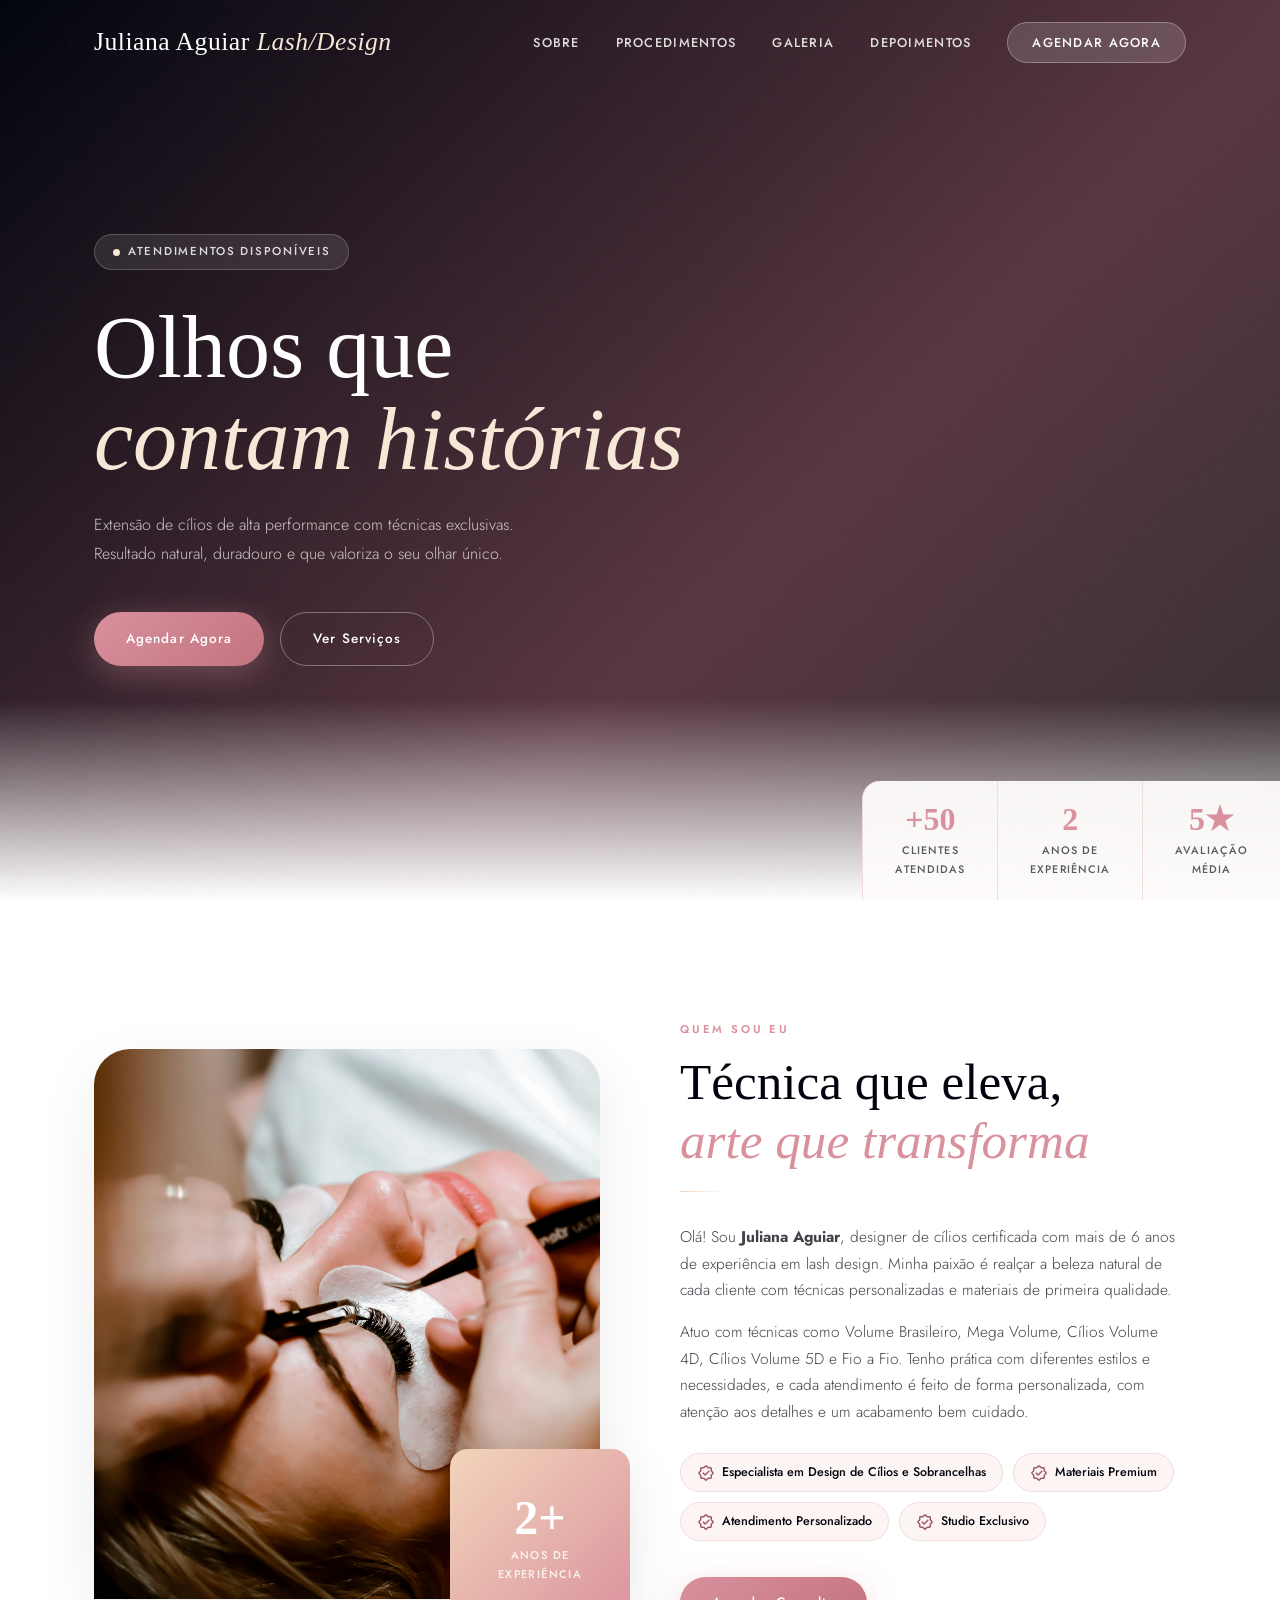
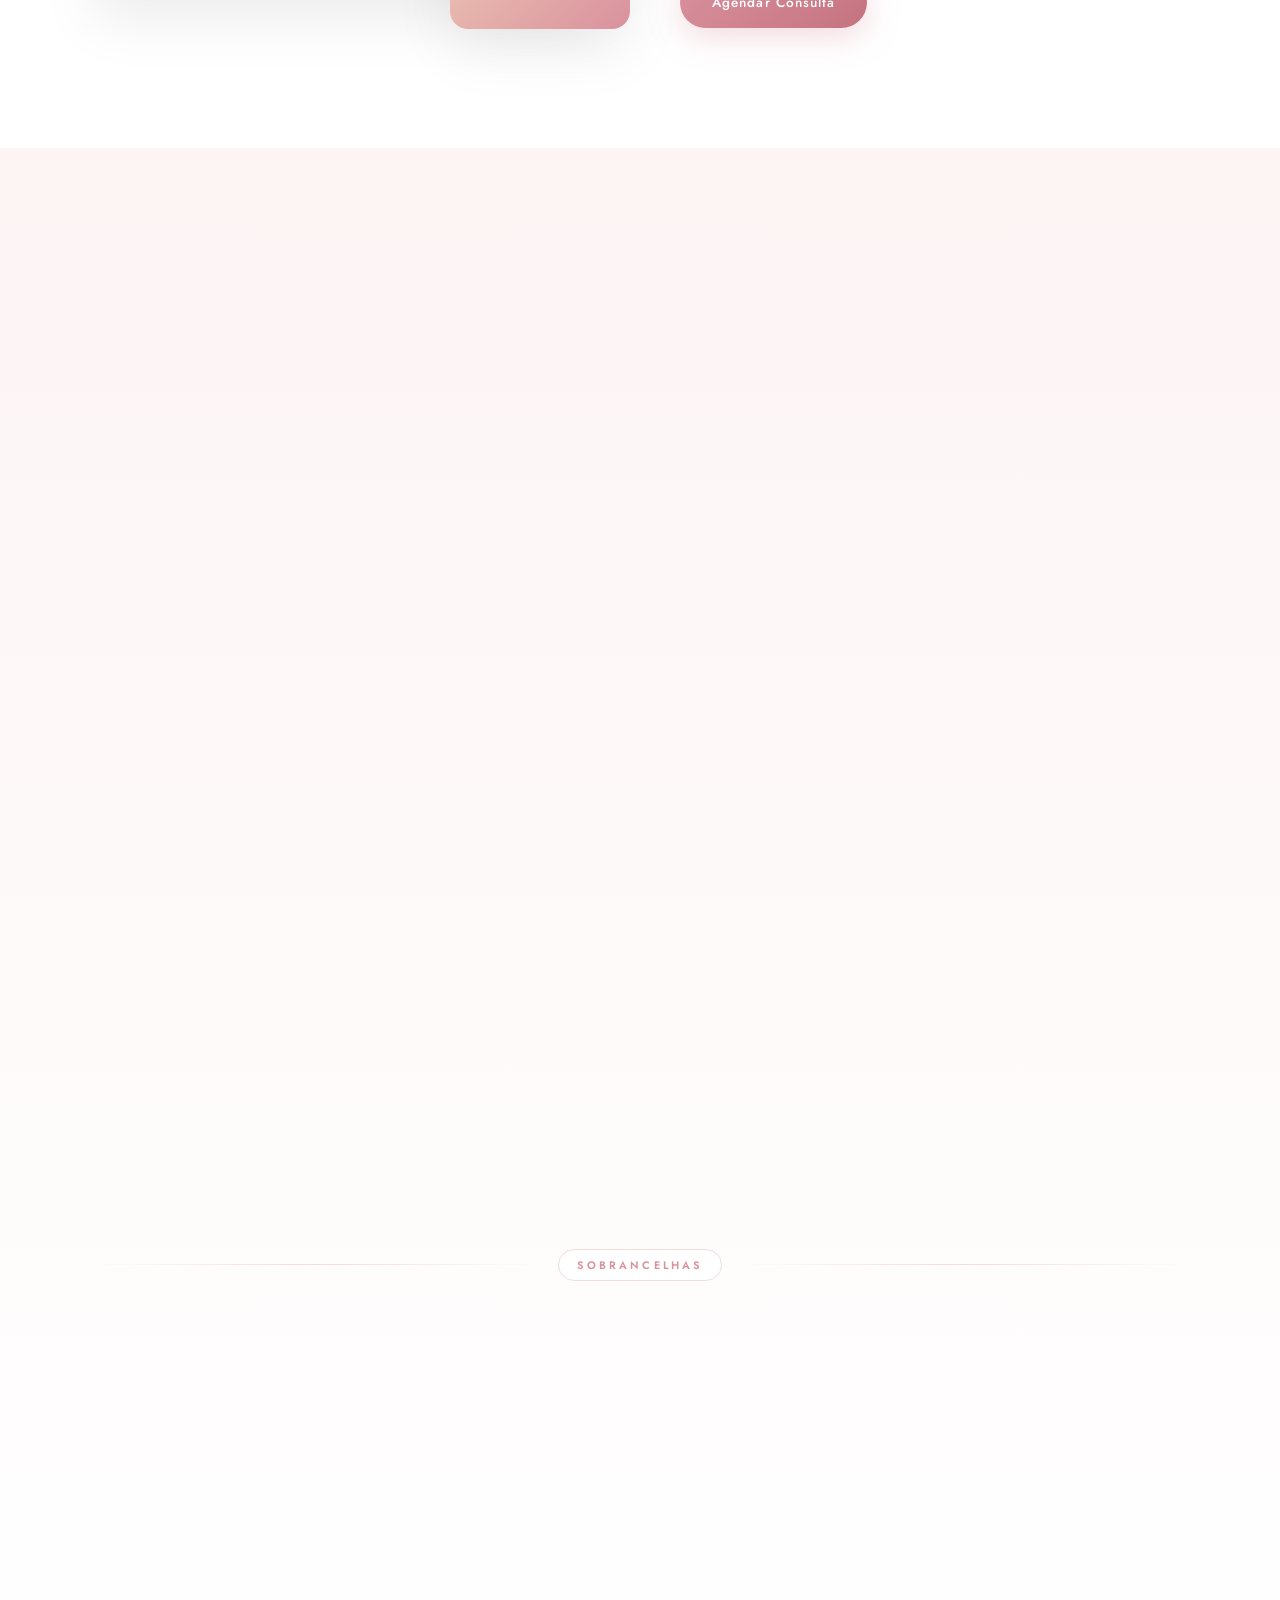
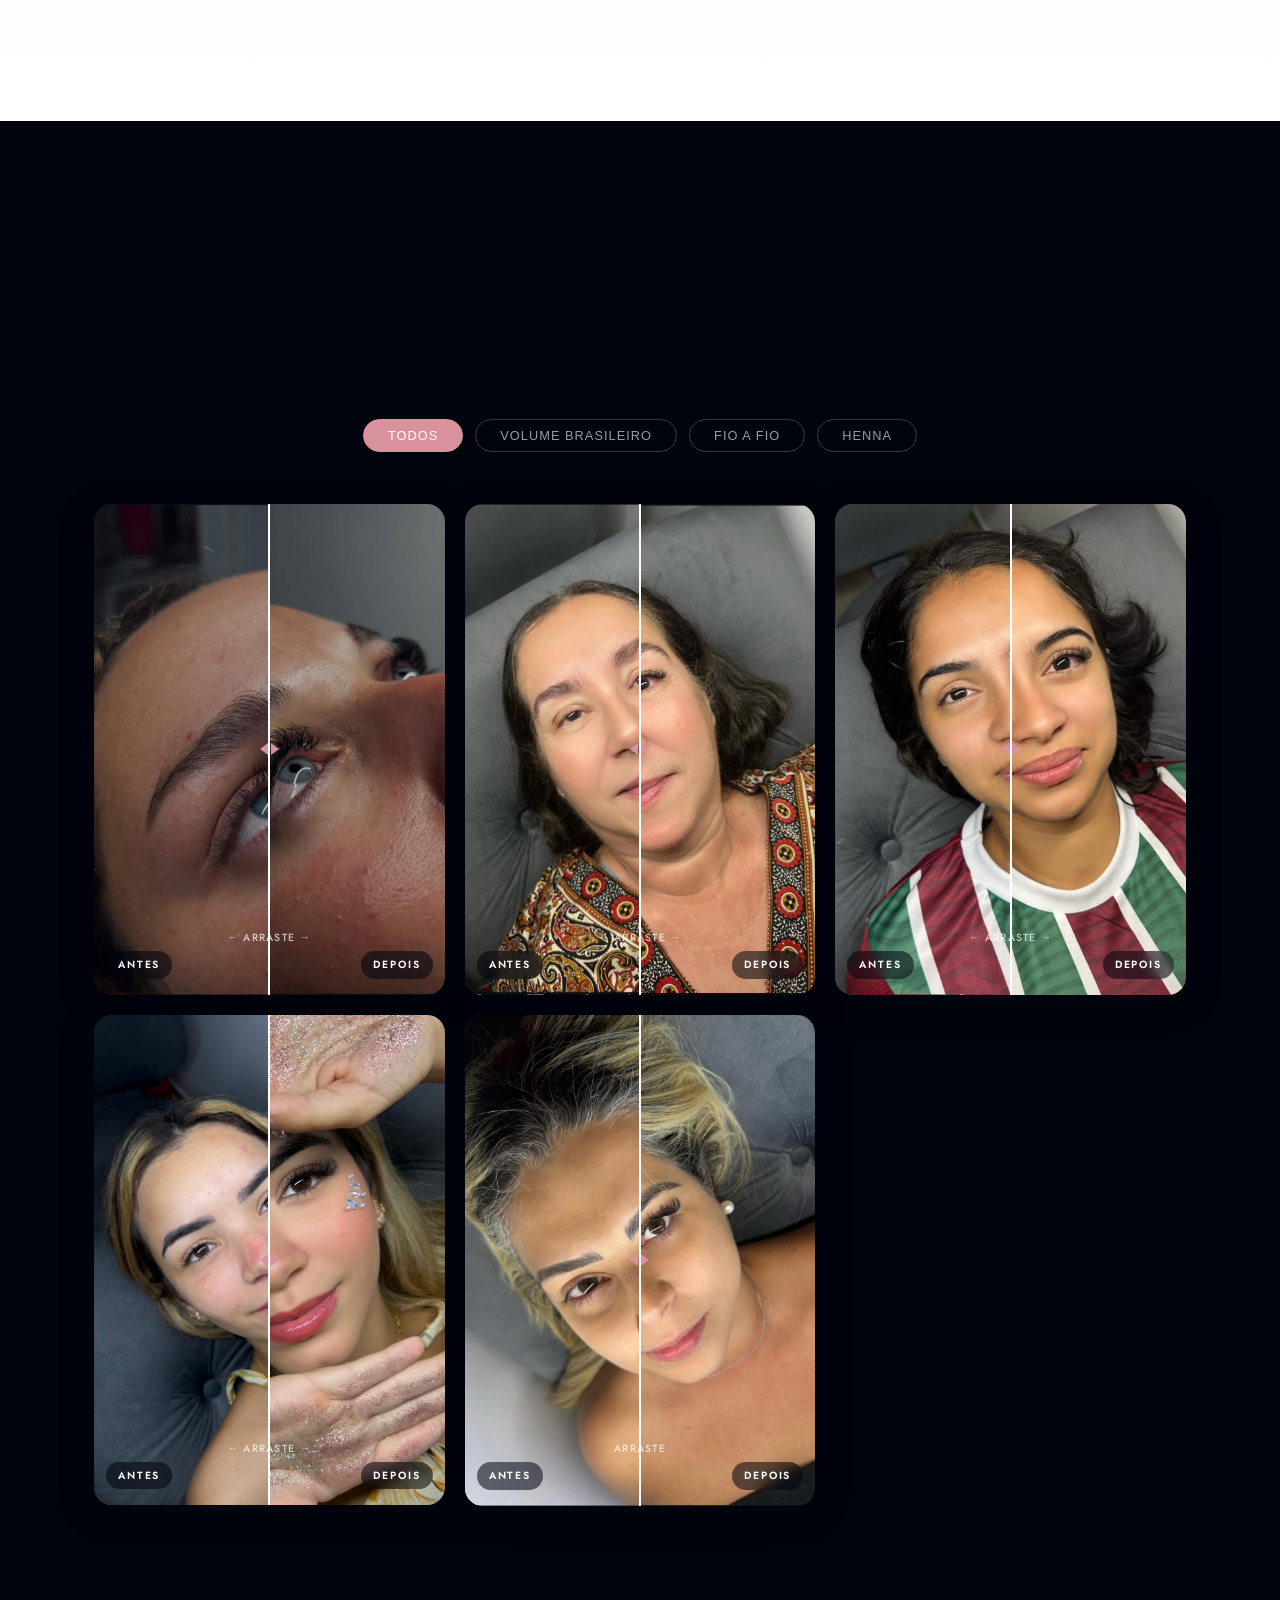
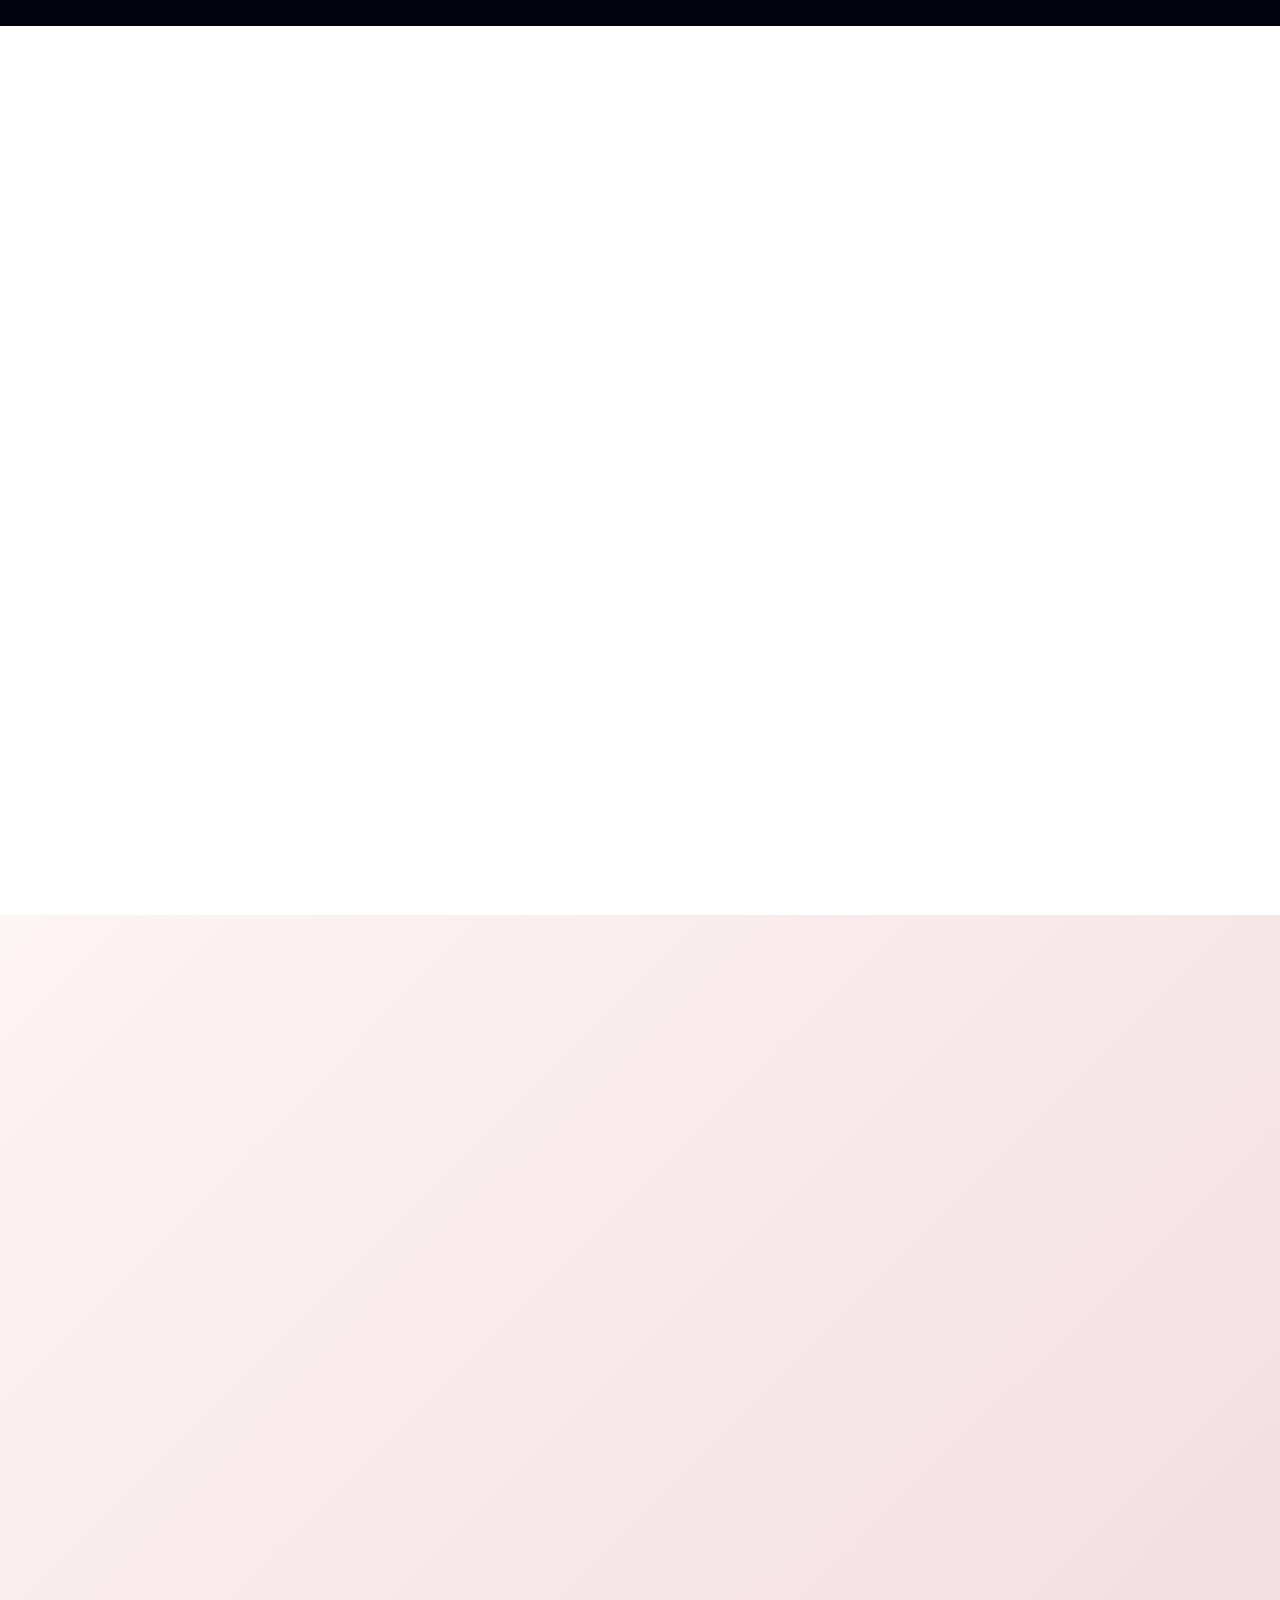
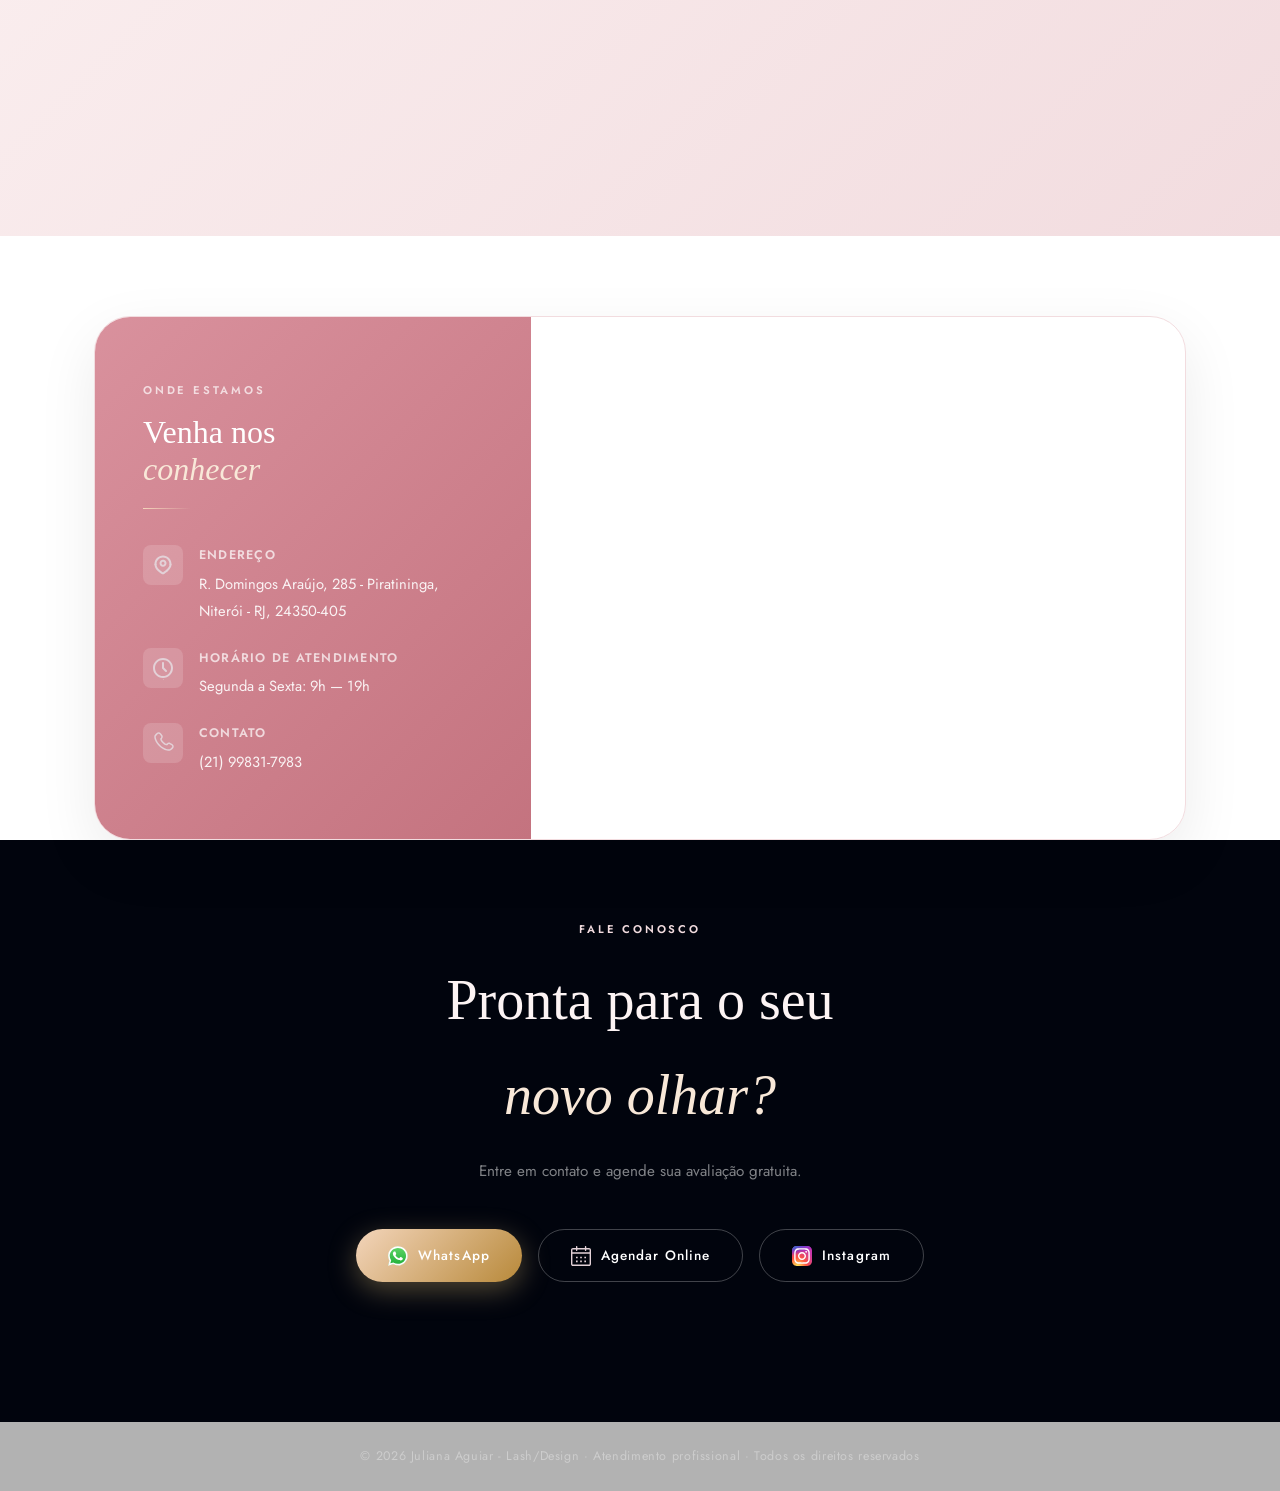
==== commit ce383849: "Removido LASH-SITE antigo, Removido PHONE do html e js" ====
--- a/lash-site/index.html
+++ b/lash-site/index.html
@@ -5,18 +5,19 @@
   <meta name="viewport" content="width=device-width, initial-scale=1.0" />
 
   <!-- SEO Básico -->
-  <title>Lash by Juliana | Extensão de Cílios Premium em São Paulo</title>
+  <title>Juliana Aguiar - Lash/Design</title>
   <meta name="description" content="Especialista em lash design premium. Extensão de cílios com técnicas avançadas, atendimento personalizado e resultados naturais e duradouros. Agende agora." />
   <meta name="keywords" content="extensão de cílios, lash design, lash lift, volume brasileiro, fio a fio, designer de cílios, São Paulo" />
-  <meta name="author" content="Lash by Juliana" />
+  <meta name="author" content="Juliana Aguiar" />
 
   <!-- Open Graph -->
-  <meta property="og:title" content="Lash by Juliana | Extensão de Cílios Premium" />
+  <meta property="og:title" content="Juliana Aguiar - Lash/Design" />
   <meta property="og:description" content="Desperte o melhor dos seus olhares. Técnicas avançadas, resultado natural e duradouro." />
   <meta property="og:type" content="website" />
 
   <!-- Favicon emoji -->
-  <link rel="icon" href="data:image/svg+xml,<svg xmlns='http://www.w3.org/2000/svg' viewBox='0 0 100 100'><text y='.9em' font-size='90'>✨</text></svg>" />
+  <link rel="icon" href="assets/favicon/logo.png" type="image/x-icon">
+
 
   <!-- Styles -->
   <link rel="stylesheet" href="styles.css" />
@@ -30,8 +31,8 @@
     <div class="container">
       <div class="nav-inner">
 
-        <a href="#hero" class="nav-logo" aria-label="Lash by Juliana - Início">
-          Lash by <span>Juliana</span>
+        <a href="#hero" class="nav-logo" aria-label="Juliana Aguiar - Início">
+          Juliana Aguiar <span>Lash/Design</span>
         </a>
 
         <!-- Desktop links -->
@@ -102,11 +103,11 @@
     <!-- Stats -->
     <div class="hero-stats" aria-label="Números da profissional">
       <div class="hero-stat">
-        <span class="hero-stat-num">+800</span>
+        <span class="hero-stat-num">+50</span>
         <span class="hero-stat-label">Clientes<br>Atendidas</span>
       </div>
       <div class="hero-stat">
-        <span class="hero-stat-num">6</span>
+        <span class="hero-stat-num">2</span>
         <span class="hero-stat-label">Anos de<br>Experiência</span>
       </div>
       <div class="hero-stat">
@@ -114,14 +115,8 @@
         <span class="hero-stat-label">Avaliação<br>Média</span>
       </div>
     </div>
-
-    <!-- Scroll indicator -->
-    <div class="hero-scroll" aria-hidden="true">
-      <div class="hero-scroll-line"></div>
-      <span>Scroll</span>
-    </div>
-  </section>
-
+  </section>
+      
   <!-- =========================================================
        SOBRE
   ========================================================== -->
@@ -133,13 +128,13 @@
         <div class="about-image-wrap reveal-left">
           <img
             class="about-img-main"
-            src="https://images.unsplash.com/photo-1616394584738-fc6e612e71b9?auto=format&fit=crop&w=700&q=80"
-            alt="Juliana realizando procedimento de extensão de cílios"
+            src="assets/images/hayley-kim-studios-sRSRuxkOuzI-unsplash.jpg"
+            alt="Procedimento de extensão de cílios"
             loading="lazy"
             onerror="this.style.background='linear-gradient(135deg,#E8B4C0,#EDE1D8)';this.removeAttribute('src')"
           />
           <div class="about-img-accent" aria-label="6 anos de experiência">
-            <span class="num">6+</span>
+            <span class="num">2+</span>
             <span class="lbl">Anos de<br>Experiência</span>
           </div>
         </div>
@@ -157,17 +152,39 @@
             com técnicas personalizadas e materiais de primeira qualidade.
           </p>
           <p>
-            Formada pelas principais referências do mercado nacional e internacional, domino técnicas como
-            Volume Brasileiro, Mega Volume, Cílios Volume 4D, Cílios Volume 5D e Fio a Fio. Cada atendimento é único, pensado para
-            valorizar as características individuais de cada olhar.
+            Atuo com técnicas como Volume Brasileiro, Mega Volume, Cílios Volume 4D, Cílios Volume 5D e Fio a Fio.
+            Tenho prática com diferentes estilos e necessidades, e cada atendimento é feito de forma personalizada,
+            com atenção aos detalhes e um acabamento bem cuidado.
           </p>
 
           <div class="about-badges">
-            <span class="about-badge"><span class="about-badge-icon">🏆</span> Certificada ABRAFAL</span>
-            <span class="about-badge"><span class="about-badge-icon">✈️</span> Formada em NY</span>
-            <span class="about-badge"><span class="about-badge-icon">🌿</span> Insumos Veganos</span>
-            <span class="about-badge"><span class="about-badge-icon">💎</span> Materiais Premium</span>
-            <span class="about-badge"><span class="about-badge-icon">📍</span> Studio Exclusivo</span>
+            <span class="about-badge">
+              <span class="about-badge-icon">
+                <img src="assets/icons/certificate.svg" alt="Certificada">
+              </span>
+              Especialista em Design de Cílios e Sobrancelhas
+            </span>
+
+            <span class="about-badge">
+              <span class="about-badge-icon">
+                <img src="assets/icons/certificate.svg" alt="Vegano">
+              </span>
+              Materiais Premium
+            </span>
+
+            <span class="about-badge">
+              <span class="about-badge-icon">
+                <img src="assets/icons/certificate.svg" alt="Premium">
+              </span>
+              Atendimento Personalizado
+            </span>
+
+            <span class="about-badge">
+              <span class="about-badge-icon">
+                <img src="assets/icons/certificate.svg" alt="Localização">
+              </span>
+              Studio Exclusivo
+            </span>
           </div>
 
           <a href="#agendamento" class="btn btn-primary">
@@ -284,7 +301,7 @@
       <div class="gallery-header reveal">
         <span class="section-label">Portfólio</span>
         <h2 class="section-title" id="gallery-title">
-          Antes &amp; <em>Depois</em>
+          Trabalhos <em>Realizados</em>
         </h2>
         <div class="gold-line center"></div>
       </div>
@@ -293,86 +310,66 @@
         <button class="gallery-tab active" role="tab" aria-selected="true" data-filter="todos">Todos</button>
         <button class="gallery-tab" role="tab" aria-selected="false" data-filter="volume">Volume Brasileiro</button>
         <button class="gallery-tab" role="tab" aria-selected="false" data-filter="fiof">Fio a Fio</button>
-        <button class="gallery-tab" role="tab" aria-selected="false" data-filter="lift">Lash Lift</button>
-      </div>
-
-      <div class="gallery-grid" id="galleryGrid">
-
-        <div class="gallery-item reveal">
-          <img
-            class="gallery-img"
-            src="https://images.unsplash.com/photo-1620916566398-39f1143ab7be?auto=format&fit=crop&w=600&q=80"
-            alt="Extensão de cílios - resultado final"
-            loading="lazy"
-            onerror="this.style.background='linear-gradient(135deg,#9E5A6E,#C2778A)';this.removeAttribute('src')"
-          />
-          <div class="gallery-overlay">
-            <span class="gallery-overlay-text">Volume Brasileiro — Resultado Dramático</span>
-          </div>
-        </div>
-
-        <div class="gallery-item reveal delay-1">
-          <img
-            class="gallery-img"
-            src="https://images.unsplash.com/photo-1571019613454-1cb2f99b2d8b?auto=format&fit=crop&w=600&q=80"
-            alt="Cílios volumosos - volume brasileiro"
-            loading="lazy"
-            onerror="this.style.background='linear-gradient(135deg,#C9A96E,#9E5A6E)';this.removeAttribute('src')"
-          />
-          <div class="gallery-overlay">
-            <span class="gallery-overlay-text">Mega Volume — Olhar Impactante</span>
-          </div>
-        </div>
-
-        <div class="gallery-item reveal delay-2">
-          <img
-            class="gallery-img"
-            src="https://images.unsplash.com/photo-1516975080664-ed2fc6a32937?auto=format&fit=crop&w=600&q=80"
-            alt="Cílios naturais - fio a fio"
-            loading="lazy"
-            onerror="this.style.background='linear-gradient(135deg,#EDE1D8,#C2778A)';this.removeAttribute('src')"
-          />
-          <div class="gallery-overlay">
-            <span class="gallery-overlay-text">Fio a Fio — Natural & Elegante</span>
-          </div>
-        </div>
-
-        <div class="gallery-item reveal delay-1">
-          <img
-            class="gallery-img"
-            src="https://images.unsplash.com/photo-1487412720507-e7ab37603c6f?auto=format&fit=crop&w=600&q=80"
-            alt="Lash lift - curvatura permanente"
-            loading="lazy"
-            onerror="this.style.background='linear-gradient(135deg,#C2778A,#EDE1D8)';this.removeAttribute('src')"
-          />
-          <div class="gallery-overlay">
-            <span class="gallery-overlay-text">Lash Lift — Curvatura Perfeita</span>
-          </div>
-        </div>
-
-        <div class="gallery-item reveal delay-2">
-          <img
-            class="gallery-img"
-            src="https://images.unsplash.com/photo-1522337660859-02fbefca4702?auto=format&fit=crop&w=600&q=80"
-            alt="Procedimento de extensão - resultado"
-            loading="lazy"
-            onerror="this.style.background='linear-gradient(135deg,#9E5A6E,#C9A96E)';this.removeAttribute('src')"
-          />
-          <div class="gallery-overlay">
-            <span class="gallery-overlay-text">Volume Brasileiro — Clássico</span>
-          </div>
-        </div>
-
-        <div class="gallery-item reveal delay-3">
-          <img
-            class="gallery-img"
-            src="https://images.unsplash.com/photo-1596462502278-27bfdc403348?auto=format&fit=crop&w=600&q=80"
-            alt="Detalhe dos cílios extensão"
-            loading="lazy"
-            onerror="this.style.background='linear-gradient(135deg,#C9A96E,#EDE1D8)';this.removeAttribute('src')"
-          />
-          <div class="gallery-overlay">
-            <span class="gallery-overlay-text">Fio a Fio — Detalhe Premium</span>
+        <button class="gallery-tab" role="tab" aria-selected="false" data-filter="henna">Henna</button>
+      </div>
+
+          <div class="compare-grid" id="galleryGrid">
+
+            <div class="compare-item reveal" data-category="volume">
+              <img class="compare-after"  src="assets/portfolio/lash-01-depois.jpg" alt="Depois" />
+              <div class="compare-before-wrap">
+                <img class="compare-before" src="assets/portfolio/lash-01-antes.jpg" alt="Antes" />
+              </div>
+              <div class="compare-handle"><div class="compare-handle-btn"></div></div>
+              <span class="compare-label compare-label-before">Antes</span>
+              <span class="compare-label compare-label-after">Depois</span>
+              <span class="compare-hint">← arraste →</span>
+            </div>
+
+            <div class="compare-item reveal delay-1" data-category="fiof">
+              <img class="compare-after"  src="assets/portfolio/lash-02-depois.jpg" alt="Depois" />
+              <div class="compare-before-wrap">
+                <img class="compare-before" src="assets/portfolio/lash-02-antes.jpg" alt="Antes" />
+              </div>
+              <div class="compare-handle"><div class="compare-handle-btn"></div></div>
+              <span class="compare-label compare-label-before">Antes</span>
+              <span class="compare-label compare-label-after">Depois</span>
+              <span class="compare-hint">← arraste →</span>
+            </div>
+
+            <div class="compare-item reveal delay-2" data-category="fiof">
+              <img class="compare-after"  src="assets/portfolio/lash-03-depois.jpg" alt="Depois" />
+              <div class="compare-before-wrap">
+                <img class="compare-before" src="assets/portfolio/lash-03-antes.jpg" alt="Antes" />
+              </div>
+              <div class="compare-handle"><div class="compare-handle-btn"></div></div>
+              <span class="compare-label compare-label-before">Antes</span>
+              <span class="compare-label compare-label-after">Depois</span>
+              <span class="compare-hint">← arraste →</span>
+            </div>
+
+            <div class="compare-item reveal delay-1" data-category="fiof">
+              <img class="compare-after"  src="assets/portfolio/lash-04-depois.jpg" alt="Depois" />
+              <div class="compare-before-wrap">
+                <img class="compare-before" src="assets/portfolio/lash-04-antes.jpg" alt="Antes" />
+              </div>
+              <div class="compare-handle"><div class="compare-handle-btn"></div></div>
+              <span class="compare-label compare-label-before">Antes</span>
+              <span class="compare-label compare-label-after">Depois</span>
+              <span class="compare-hint">← arraste →</span>
+            </div>
+
+            <div class="compare-item reveal delay-2" data-category="volume">
+              <img class="compare-after" src="assets/portfolio/lash-06-depois.jpg" alt="Depois" />
+              <div class="compare-before-wrap">
+                <img class="compare-before" src="assets/portfolio/lash-06-antes.jpg" alt="Antes" />
+              </div>
+              <div class="compare-handle"><div class="compare-handle-btn"></div></div>
+              <span class="compare-label compare-label-before">Antes</span>
+              <span class="compare-label compare-label-after">Depois</span>
+              <span class="compare-hint">arraste</span>
+            </div>
+
           </div>
         </div>
 
@@ -431,7 +428,7 @@
         <article class="testi-card reveal delay-3">
           <div class="testi-quote" aria-hidden="true">"</div>
           <p class="testi-text">
-            Fiz o Lash Lift e amei! Acordar já com os cílios curvados é incrível.
+            Fiz o Volume Brasileiro e amei! Acordar já com os cílios curvados é incrível.
             A Juliana entendeu exatamente o que eu queria. Profissional incrível,
             recomendo de olhos fechados!
           </p>
@@ -466,7 +463,7 @@
           <div class="booking-perks">
             <div class="booking-perk">
             <div class="perk-icon" aria-hidden="true">
-              <img src="assets/diamond.svg" alt="Ícone diamante">
+              <img src="assets/icons/diamond.svg" alt="Ícone diamante">
             </div>
               <div class="perk-body">
                 <strong>Materiais Premium</strong>
@@ -475,7 +472,7 @@
             </div>
             <div class="booking-perk">
               <div class="perk-icon" aria-hidden="true">
-                <img src="assets/clean.svg" alt="">
+                <img src="assets/icons/clean.svg" alt="">
               </div>
               <div class="perk-body">
                 <strong>Ambiente Higienizado</strong>
@@ -484,7 +481,7 @@
             </div>
             <div class="booking-perk">              
               <div class="perk-icon" aria-hidden="true">
-                <img src="assets/flash1.svg" alt="">
+                <img src="assets/icons/flash1.svg" alt="">
               </div>
               <div class="perk-body">
                 <strong>Confirmação Rápida</strong>
@@ -493,7 +490,7 @@
             </div>
             <div class="booking-perk">
               <div class="perk-icon" aria-hidden="true">
-                <img src="assets/loop.svg" alt="">
+                <img src="assets/icons/loop2.svg" alt="">
               </div>
               <div class="perk-body">
                 <strong>Reagendamento Fácil</strong>
@@ -511,17 +508,15 @@
 
             <form id="bookingForm" novalidate aria-label="Formulário de agendamento">
 
-              <div class="form-row">
-                <div class="form-group">
-                  <label for="name">Nome Completo</label>
-                  <input type="text" id="name" name="name" placeholder="Seu nome" autocomplete="name" />
-                  <span class="field-error" id="name-error">Por favor, insira seu nome.</span>
-                </div>
+              <div class="form-group">
+                <label for="name">Nome Completo</label>
+                <input type="text" id="name" name="name" placeholder="Seu nome" autocomplete="name" />
+                <span class="field-error" id="name-error">Por favor, insira seu nome.</span>
               </div>
 
               <div class="form-group">
                 <label for="service">Procedimento</label>
-                <select id="service" name="service">
+<select id="service" name="service" required>
                   <option value="">Selecione um serviço...</option>
                   <optgroup label="— Cílios">
                     <option value="fio-a-fio">Fio a Fio — a partir de R$ 80</option>
@@ -540,12 +535,12 @@
               <div class="form-row">
                 <div class="form-group">
                   <label for="date">Data Desejada</label>
-                  <input type="date" id="date" name="date" />
+<input type="date" id="date" name="date" required />
                   <span class="field-error" id="date-error">Selecione uma data válida.</span>
                 </div>
                 <div class="form-group">
                   <label for="time">Horário</label>
-                  <select id="time" name="time">
+<select id="time" name="time" required>
                     <option value="">Selecione...</option>
                     <option value="09:00">09:00</option>
                     <option value="10:00">10:00</option>
@@ -609,7 +604,7 @@
           <div class="location-items">
             <div class="location-item">
               <div class="loc-icon" aria-hidden="true">
-                <img src="assets/location.svg" alt="Ícone diamante">
+                <img src="assets/icons/location.svg" alt="Ícone diamante">
               </div>
               <div class="loc-body">
                 <strong>Endereço</strong>
@@ -618,7 +613,7 @@
             </div>
             <div class="location-item">
               <div class="loc-icon" aria-hidden="true">
-                <img src="assets/clock.svg" alt="Ícone diamante">
+                <img src="assets/icons/clock.svg" alt="Ícone diamante">
               </div>
               <div class="loc-body">
                 <strong>Horário de Atendimento</strong>
@@ -627,11 +622,11 @@
             </div>
             <div class="location-item">
               <div class="loc-icon" aria-hidden="true">
-                <img src="assets/phone.svg" alt="Ícone diamante">
+                <img src="assets/icons/phone.svg" alt="Ícone diamante">
               </div>
               <div class="loc-body">
                 <strong>Contato</strong>
-                <span>(21) 99973-1008</span>
+                <span>(21) 99831-7983</span>
               </div>
             </div>
           </div>
@@ -662,26 +657,26 @@
 
       <div class="contact-actions reveal delay-2">
         <a
-          href="https://wa.me/5521999731008?text=Olá%20Juliana!%20Gostaria%20de%20agendar%20um%20horário."
+          href="https://wa.me/5521998317983?text=Olá%20Juliana!%20Gostaria%20de%20agendar%20um%20horário."
           class="btn btn-gold"
           target="_blank"
           rel="noopener noreferrer"
           aria-label="Contatar via WhatsApp"
         >
-          <img src="assets/whatsapp.svg" alt="" class="icon">
+          <img src="assets/icons/whatsapp.svg" alt="" class="icon">
           WhatsApp
         </a>
         <a href="#agendamento" class="btn btn-outline" style="color:#fff;border-color:rgba(255,255,255,0.25)">
-          <img src="assets/date.svg" alt="" class="icon">
+          <img src="assets/icons/date.svg" alt="" class="icon">
           Agendar Online
         </a>
-        <a href="https://www.instagram.com/lashjulianaasaguiar?igsh=MThmcDF2MnJudjE4Mw==" 
+        <a href="https://www.instagram.com/lashjulianaasaguiar?igsh=MW1mbWgxZDdpbm54cQ==" 
           class="btn btn-outline" 
           style="color:#fff;border-color:rgba(255,255,255,0.25)" 
           target="_blank" 
           rel="noopener noreferrer">
 
-          <img src="assets/instagram.svg" alt="" class="icon">
+          <img src="assets/icons/instagram.svg" alt="" class="icon">
           Instagram
         </a>
       </div>
@@ -691,7 +686,7 @@
   <!-- Footer -->
   <footer role="contentinfo">
     <p class="footer-copy">
-      © 2026 Lash by Juliana · Todos os direitos reservados · CNPJ 00.000.000/0001-00
+      © 2026 Juliana Aguiar - Lash/Design · Atendimento profissional · Todos os direitos reservados
     </p>
   </footer>
 
--- a/lash-site/styles.css
+++ b/lash-site/styles.css
@@ -10,16 +10,17 @@
 
 /* ── CSS Variables ── */
 :root {
-  --rose:       #C2778A;
-  --rose-light: #E8B4C0;
-  --rose-deep:  #9E5A6E;
-  --gold:       #C9A96E;
-  --gold-light: #E8D5AF;
-  --cream:      #F9F2EE;
-  --cream-deep: #EDE1D8;
-  --white:      #FEFCFB;
-  --charcoal:   #2A2025;
-  --muted:      #8A7880;
+  --rose:       #d9919d;  /* rosa principal */
+  --rose-light: #f2dcdf;  /* rosa claro */
+  --rose-deep:  #c4737f;  /* rosa escuro (gradientes) */
+  --gold:       #f3d5bb;  /* pêssego/quente */
+  --gold-light: #f8e8d8;  /* pêssego claro */
+  --cream:      #fdf4f4;  /* fundo suave */
+  --cream-deep: #f2dcdf;  /* divisores e bordas */
+  --white:      #ffffff;  /* branco puro */
+  --charcoal:   #01040d;  /* preto/escuro */
+  --muted:      #7a4f57;  /* texto secundário — rose escuro legível */
+  --muted-light: #d9a7a8; /* apenas decorativo, não usar em texto corrido */
 
   --font-display: 'Cormorant Garant', Georgia, serif;
   --font-body:    'Jost', sans-serif;
@@ -28,8 +29,8 @@
   --radius-md:  18px;
   --radius-lg:  36px;
   --transition: 0.4s cubic-bezier(0.25, 0.46, 0.45, 0.94);
-  --shadow-soft: 0 8px 40px rgba(194, 119, 138, 0.12);
-  --shadow-card: 0 20px 60px rgba(42, 32, 37, 0.08);
+  --shadow-soft: 0 8px 40px rgba(217, 145, 157, 0.12);
+  --shadow-card: 0 20px 60px rgba(1, 4, 13, 0.08);
 }
 
 /* ── Reset & Base ── */
@@ -141,12 +142,12 @@
 .btn-primary {
   background: linear-gradient(135deg, var(--rose) 0%, var(--rose-deep) 100%);
   color: #fff;
-  box-shadow: 0 8px 32px rgba(194,119,138,0.35);
+  box-shadow: 0 8px 32px rgba(217,145,157,0.35);
 }
 
 .btn-primary:hover {
   transform: translateY(-2px);
-  box-shadow: 0 14px 40px rgba(194,119,138,0.45);
+  box-shadow: 0 14px 40px rgba(217,145,157,0.45);
 }
 
 .btn-outline {
@@ -232,7 +233,7 @@
   backdrop-filter: blur(20px);
   -webkit-backdrop-filter: blur(20px);
   padding: 14px 0;
-  box-shadow: 0 1px 0 rgba(194,119,138,0.1), 0 8px 32px rgba(42,32,37,0.06);
+  box-shadow: 0 1px 0 rgba(217,145,157,0.1), 0 8px 32px rgba(1,4,13,0.06);
 }
 
 .nav-inner {
@@ -355,7 +356,7 @@
   left: 0;
   right: 0;
   bottom: 0;
-  background: rgba(42, 32, 37, 0.97);
+  background: rgba(1, 4, 13, 0.97);
   backdrop-filter: blur(20px);
   z-index: 999;
   flex-direction: column;
@@ -396,9 +397,9 @@
   background:
     linear-gradient(
       135deg,
-      rgba(42, 32, 37, 0.82) 0%,
-      rgba(158, 90, 110, 0.45) 60%,
-      rgba(201, 169, 110, 0.2) 100%
+      rgba(1, 4, 13, 0.82) 0%,
+      rgba(196, 115, 127, 0.45) 60%,
+      rgba(243, 213, 187, 0.2) 100%
     ),
     url('https://images.unsplash.com/photo-1583001308000-f8a2cc3b8016?auto=format&fit=crop&w=1600&q=80') center/cover no-repeat;
 }
@@ -490,31 +491,6 @@
   animation: fadeInUp 0.9s ease 0.9s forwards;
 }
 
-.hero-scroll {
-  position: absolute;
-  bottom: 50px;
-  left: 50%;
-  transform: translateX(-50%);
-  z-index: 2;
-  display: flex;
-  flex-direction: column;
-  align-items: center;
-  gap: 10px;
-  color: rgba(255,255,255,0.5);
-  font-size: 0.68rem;
-  letter-spacing: 0.2em;
-  text-transform: uppercase;
-  opacity: 0;
-  animation: fadeInUp 1s ease 1.2s forwards;
-}
-
-.hero-scroll-line {
-  width: 1px;
-  height: 50px;
-  background: linear-gradient(to bottom, rgba(255,255,255,0.4), transparent);
-  animation: scrollLine 2s ease-in-out infinite;
-}
-
 @keyframes scrollLine {
   0%, 100% { transform: scaleY(1); opacity: 0.5; }
   50% { transform: scaleY(0.5); opacity: 1; }
@@ -556,7 +532,8 @@
   font-weight: 500;
   letter-spacing: 0.1em;
   text-transform: uppercase;
-  color: var(--muted);
+  color: var(--charcoal);
+  opacity: 0.65;
   display: block;
   margin-top: 6px;
 }
@@ -642,10 +619,11 @@
 .about-text .section-label { color: var(--rose); }
 
 .about-text p {
-  color: var(--muted);
+  color: var(--charcoal);
   font-weight: 300;
   font-size: 0.97rem;
   margin-bottom: 16px;
+  opacity: 0.75;
 }
 
 .about-badges {
@@ -795,7 +773,6 @@
   text-transform: uppercase;
   color: rgba(255,255,255,0.88);
   margin-bottom: 12px;
-  vertical-align: middle;
   /* force it above the name on its own line */
   display: block;
   width: fit-content;
@@ -851,7 +828,8 @@
 /* ── Descrição ── */
 .proc-desc {
   font-size: 0.875rem;
-  color: var(--muted);
+  color: var(--charcoal);
+  opacity: 0.65;
   line-height: 1.8;
   flex: 1; /* empurra duração e preço para o fundo */
 }
@@ -868,7 +846,8 @@
   font-weight: 500;
   letter-spacing: 0.14em;
   text-transform: uppercase;
-  color: var(--muted);
+  color: var(--charcoal);
+  opacity: 0.65;
 }
 
 .proc-card.featured .proc-duration {
@@ -894,7 +873,8 @@
   font-family: var(--font-body);
   font-size: 0.68rem;
   font-weight: 400;
-  color: var(--muted);
+  color: var(--charcoal);
+  opacity: 0.65;
   letter-spacing: 0.05em;
   margin-bottom: 4px;
 }
@@ -902,7 +882,7 @@
 .proc-card.featured .proc-price small { color: rgba(255,255,255,0.58); }
 
 /* ============================================================
-   GALLERY
+   GALLERY / BEFORE-AFTER SLIDER
    ============================================================ */
 #galeria {
   padding: 120px 0;
@@ -920,71 +900,19 @@
 .gallery-header .section-title em { color: var(--gold-light); }
 .gallery-header .gold-line { background: linear-gradient(90deg, var(--gold), transparent); }
 
-.gallery-grid {
-  display: grid;
-  grid-template-columns: repeat(3, 1fr);
-  grid-template-rows: auto;
-  gap: 16px;
-}
-
-.gallery-item {
-  position: relative;
-  border-radius: var(--radius-md);
-  overflow: hidden;
-  cursor: pointer;
-  background: #3A2D33;
-}
-
-.gallery-item:nth-child(1) { grid-row: span 2; }
-.gallery-item:nth-child(4) { grid-column: span 2; }
-
-.gallery-img {
-  width: 100%;
-  height: 100%;
-  min-height: 220px;
-  object-fit: cover;
-  transition: transform 0.6s ease;
-  /* Placeholder gradient */
-  background: linear-gradient(135deg, var(--rose-deep) 0%, #3A2D33 100%);
-  display: block;
-}
-
-.gallery-item:hover .gallery-img { transform: scale(1.06); }
-
-.gallery-overlay {
-  position: absolute;
-  inset: 0;
-  background: linear-gradient(to top, rgba(42,32,37,0.85) 0%, transparent 50%);
-  opacity: 0;
-  transition: opacity var(--transition);
-  display: flex;
-  align-items: flex-end;
-  padding: 24px;
-}
-
-.gallery-item:hover .gallery-overlay { opacity: 1; }
-
-.gallery-overlay-text {
-  font-family: var(--font-display);
-  font-size: 1.1rem;
-  color: #fff;
-  font-style: italic;
-}
-
-/* Gallery tabs */
+/* ── Tabs ── */
 .gallery-tabs {
   display: flex;
   justify-content: center;
   gap: 12px;
-  margin-bottom: 40px;
-  /* Mobile: scroll horizontal se não couber */
+  margin-bottom: 48px;
   overflow-x: auto;
   -webkit-overflow-scrolling: touch;
-  scrollbar-width: none; /* Firefox */
+  scrollbar-width: none;
   padding-bottom: 4px;
 }
 
-.gallery-tabs::-webkit-scrollbar { display: none; } /* Chrome/Safari */
+.gallery-tabs::-webkit-scrollbar { display: none; }
 
 .gallery-tab {
   padding: 8px 24px;
@@ -998,8 +926,8 @@
   color: rgba(255,255,255,0.6);
   background: transparent;
   transition: var(--transition);
-  white-space: nowrap; /* impede quebra de linha dentro do botão */
-  flex-shrink: 0;      /* impede que o botão encolha */
+  white-space: nowrap;
+  flex-shrink: 0;
 }
 
 .gallery-tab.active,
@@ -1007,6 +935,173 @@
   background: var(--rose);
   border-color: var(--rose);
   color: #fff;
+}
+
+/* ── Grid de comparações ── */
+.compare-grid {
+  display: grid;
+  grid-template-columns: repeat(3, 1fr);
+  gap: 20px;
+}
+
+/* ── Card de comparação ── */
+.compare-item {
+  border-radius: var(--radius-md);
+  overflow: hidden;
+  position: relative;
+  aspect-ratio: 5 / 7;
+  cursor: col-resize;
+  user-select: none;
+  -webkit-user-select: none;
+  box-shadow: 0 8px 32px rgba(1,4,13,0.4);
+  transition: transform var(--transition), box-shadow var(--transition);
+}
+
+.compare-item:hover {
+  transform: translateY(-4px);
+  box-shadow: 0 16px 48px rgba(1,4,13,0.5);
+}
+
+/* Imagem "depois" ocupa todo o card */
+.compare-after {
+  position: absolute;
+  inset: 0;
+  width: 100%;
+  height: 100%;
+  object-fit: cover;
+  object-position: center top;
+  display: block;
+  pointer-events: none;
+}
+
+/* Imagem "antes" ocupa todo o card, clip-path controla a revelação */
+.compare-before-wrap {
+  position: absolute;
+  inset: 0;
+  width: 100%;
+  overflow: hidden;
+  clip-path: inset(0 50% 0 0); /* JS atualiza o lado direito */
+  z-index: 2;
+}
+
+.compare-before {
+  width: 100%;
+  height: 100%;
+  object-fit: cover;
+  object-position: center top;
+  display: block;
+  pointer-events: none;
+}
+
+/* ── Linha divisória + handle ── */
+.compare-handle {
+  position: absolute;
+  top: 0;
+  bottom: 0;
+  left: 50%; /* JS atualiza */
+  width: 2px;
+  background: #fff;
+  z-index: 3;
+  transform: translateX(-50%);
+  pointer-events: none;
+}
+
+.compare-handle-btn {
+  position: absolute;
+  top: 50%;
+  left: 50%;
+  transform: translate(-50%, -50%);
+  width: 40px;
+  height: 40px;
+  border-radius: 50%;
+  background: #fff;
+  box-shadow: 0 2px 16px rgba(1,4,13,0.3);
+  display: flex;
+  align-items: center;
+  justify-content: center;
+  gap: 3px;
+}
+
+.compare-handle-btn::before,
+.compare-handle-btn::after {
+  content: '';
+  display: block;
+  width: 0;
+  height: 0;
+  border-top: 6px solid transparent;
+  border-bottom: 6px solid transparent;
+}
+
+.compare-handle-btn::before {
+  border-right: 8px solid var(--rose);
+}
+
+.compare-handle-btn::after {
+  border-left: 8px solid var(--rose);
+}
+
+/* ── Labels Antes / Depois ── */
+.compare-label {
+  position: absolute;
+  bottom: 16px;
+  z-index: 4;
+  font-family: var(--font-body);
+  font-size: 0.65rem;
+  font-weight: 600;
+  letter-spacing: 0.18em;
+  text-transform: uppercase;
+  color: #fff;
+  background: rgba(1,4,13,0.55);
+  backdrop-filter: blur(6px);
+  padding: 5px 12px;
+  border-radius: 100px;
+  pointer-events: none;
+}
+
+.compare-label-before { left: 12px; }
+.compare-label-after  { right: 12px; }
+
+/* ── Hint de arrastar (some após interação) ── */
+.compare-hint {
+  position: absolute;
+  bottom: 48px;
+  left: 50%;
+  transform: translateX(-50%);
+  z-index: 4;
+  font-size: 0.65rem;
+  font-weight: 500;
+  letter-spacing: 0.12em;
+  text-transform: uppercase;
+  color: rgba(255,255,255,0.7);
+  white-space: nowrap;
+  pointer-events: none;
+  animation: hintPulse 2s ease-in-out infinite;
+  transition: opacity 0.4s ease;
+}
+
+.compare-item.interacted .compare-hint { opacity: 0; }
+
+@keyframes hintPulse {
+  0%, 100% { opacity: 0.7; }
+  50%       { opacity: 0.3; }
+}
+
+/* ── Responsivo ── */
+@media (max-width: 1024px) {
+  .compare-grid { grid-template-columns: repeat(2, 1fr); }
+}
+
+@media (max-width: 768px) {
+  .compare-grid { grid-template-columns: repeat(2, 1fr); gap: 12px; }
+  .gallery-tabs {
+    justify-content: flex-start;
+    padding-left: 16px;
+    padding-right: 16px;
+  }
+}
+
+@media (max-width: 480px) {
+  .compare-grid { grid-template-columns: 1fr; }
 }
 
 /* ============================================================
@@ -1053,10 +1148,11 @@
 
 .testi-text {
   font-size: 0.92rem;
-  color: var(--muted);
+  color: var(--charcoal);
   line-height: 1.8;
   font-style: italic;
   margin-bottom: 28px;
+  opacity: 0.75;
 }
 
 .testi-footer {
@@ -1135,7 +1231,7 @@
   justify-content: center;
   font-size: 1.1rem;
   flex-shrink: 0;
-  box-shadow: 0 4px 16px rgba(194,119,138,0.3);
+  box-shadow: 0 4px 16px rgba(217,145,157,0.3);
 }
 
 .perk-body strong {
@@ -1148,7 +1244,8 @@
 
 .perk-body span {
   font-size: 0.83rem;
-  color: var(--muted);
+  color: var(--charcoal);
+  opacity: 0.65;
 }
 
 /* Form */
@@ -1188,7 +1285,8 @@
   font-weight: 600;
   letter-spacing: 0.1em;
   text-transform: uppercase;
-  color: var(--muted);
+  color: var(--charcoal);
+  opacity: 0.65;
 }
 
 .form-group input,
@@ -1212,7 +1310,7 @@
 .form-group select:focus,
 .form-group textarea:focus {
   border-color: var(--rose);
-  box-shadow: 0 0 0 3px rgba(194,119,138,0.12);
+  box-shadow: 0 0 0 3px rgba(217,145,157,0.12);
   background: var(--white);
 }
 
@@ -1272,7 +1370,8 @@
 
 .success-sub {
   font-size: 0.9rem;
-  color: var(--muted);
+  color: var(--charcoal);
+  opacity: 0.65;
   line-height: 1.7;
 }
 
@@ -1540,8 +1639,8 @@
   .procedures-grid { grid-template-columns: 1fr; }
 
   .gallery-grid { grid-template-columns: repeat(2, 1fr); }
-  .gallery-item:nth-child(1) { grid-row: span 1; }
-  .gallery-item:nth-child(4) { grid-column: span 1; }
+  .gallery-item:nth-child(1) { grid-row: unset; }
+  .gallery-item:nth-child(4) { grid-column: unset; }
 
   .testimonials-track { grid-template-columns: 1fr; }
 
@@ -1560,7 +1659,7 @@
   .container { padding: 0 16px; }
   #sobre, #procedimentos, #galeria, #depoimentos, #agendamento, #localizacao { padding: 80px 0; }
   .hero-actions { flex-direction: column; align-items: flex-start; }
-  .gallery-grid { grid-template-columns: 1fr; }
+  .gallery-grid { grid-template-columns: repeat(2, 1fr); }
 
   /* Tabs da galeria: padding lateral para os cantos não cortarem */
   .gallery-tabs {
